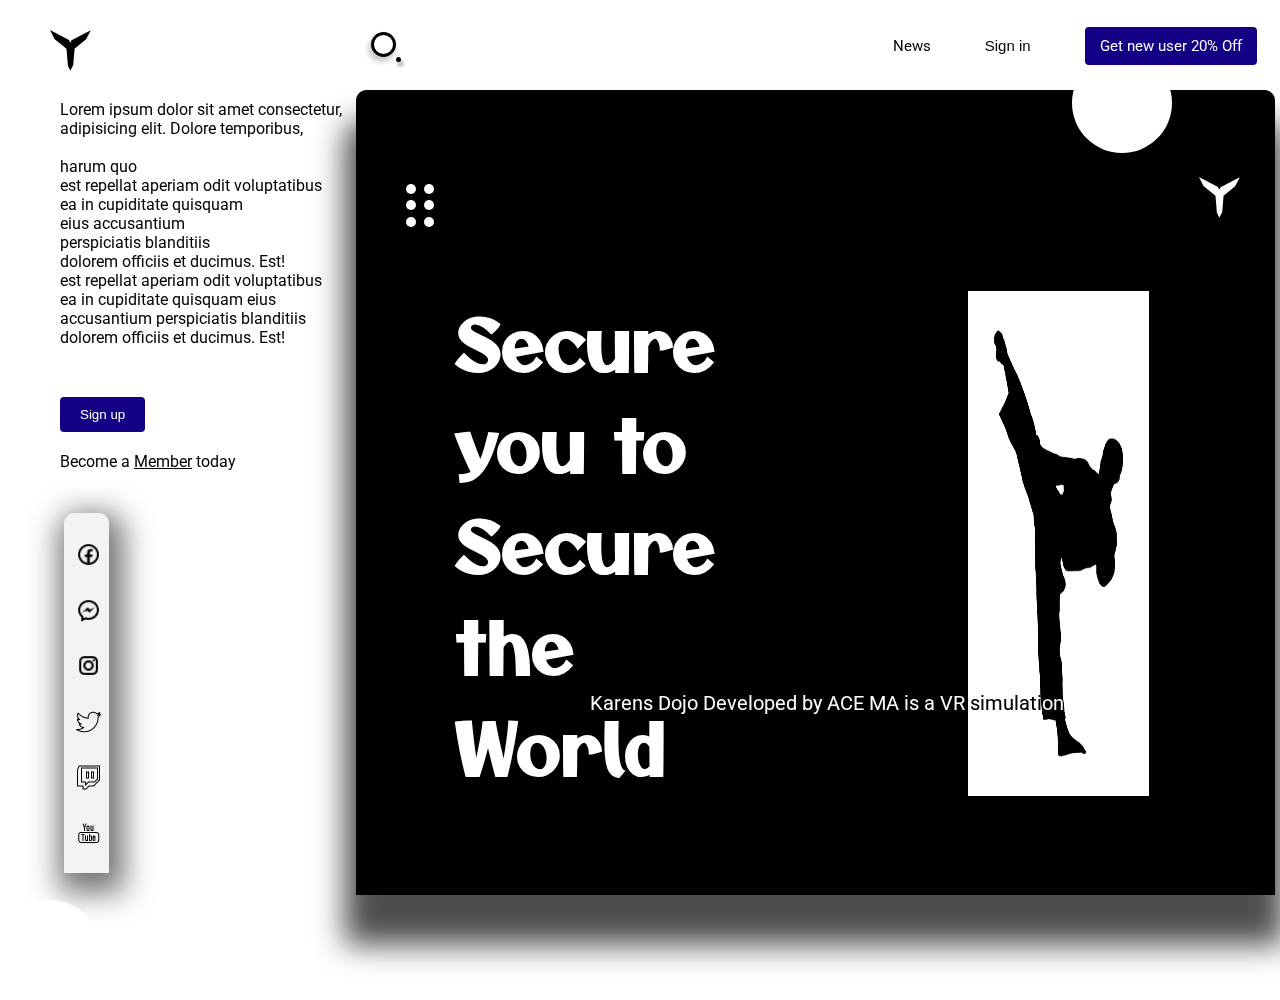
==== index.html @ 6f706378 "2nd semester mid-term Project" ====
<!DOCTYPE html>
<html lang="en">
<head>
    <meta charset="UTF-8">
    <meta http-equiv="X-UA-Compatible" content="IE=edge">
    <meta name="viewport" content="width=device-width, initial-scale=1.0">
    <link rel="stylesheet" href="./css/style.css">
    <link rel="stylesheet" href="./css/cursor.css">
    <title>Karins Dojo</title>
    <link rel="preconnect" href="https://fonts.googleapis.com">
    <link rel="preconnect" href="https://fonts.gstatic.com" crossorigin>
    <link href="https://fonts.googleapis.com/css2?family=Montserrat:wght@100;200;300&family=Otomanopee+One&family=Roboto:ital,wght@0,300;0,400;1,100;1,300&display=swap" rel="stylesheet">
</head>
<body>
    
    <!-- container -->
    <section class="cont">

        <!-- The Modal -->
<div id="id01" class="modal">
  
    <!-- Modal Content -->
    <form class="modal-content animate" action="/action_page.php">
        <span onclick="document.getElementById('id01').style.display='none'" class="close" title="Close Modal">&times;</span>
      <div class="imgcontainer">
        <img src="./img/icons8-test-account-90.png" alt="Avatar" class="avatar">
      </div>
  
      <div class="container">
        <span onclick="document.getElementById('id01').style.display='none'" class="close" title="Close Modal">&times;</span>
        <input class="input" type="text" placeholder="Enter Username" name="uname" required>
  
        <input class="input" type="password" placeholder="Enter Password" name="psw" required>
  
        <button type="submit">Login</button>
        <label>
          <input class="check" type="checkbox" checked="checked" name="remember"> Remember me
        </label>
      </div>
  
      <div class="container">
        <button type="button" onclick="document.getElementById('id01').style.display='none'" class="cancelbtn">Cancel</button>
        <span class="psw"><p>Forgot <a href="#">password?</a></p></span>
      </div>
    </form>
</div>

        <a href="./index.html">
            <svg xmlns="http://www.w3.org/2000/svg">
                <path d="M52.011,43.1l2.846-1.383-2.546-1.195L42.183,21.284l9.2,4.641L60.9,37.491l16.06,1.335,5.727,2.888-4.866,2.434L60.9,45.555l-9.871,12-9,4.5Z" transform="translate(62.054 -42.029) rotate(90)"/>
            </svg>
        </a>

        <!-- nav -->
        <nav>

            <!-- search bar -->
            <div class="sbar">
                <div class="scont">
                    <div class="s-icon1"></div>
                    <div class="s-icon2"></div>
                </div>
            </div>

            <!-- nav links -->
            <div class="nl-cont">
                <a href="./news.html" class="nl">News</a>
                <button class="s-btn" onclick="document.getElementById('id01').style.display='block'">Sign in</button>
                <a href="#" class="nl nlble">Get new user 20% Off</a>
            </div>

        </nav>

        <!-- content left -->
        <div class="a b-lr">
            <div>
                <p>Lorem ipsum dolor sit amet consectetur,<br> adipisicing elit. Dolore temporibus,<br><br> harum quo<br> est repellat aperiam odit voluptatibus <br>ea in cupiditate quisquam <br> eius accusantium <br>perspiciatis blanditiis<br> dolorem officiis et ducimus. Est! <br> est repellat aperiam odit voluptatibus <br>ea in cupiditate quisquam eius <br> accusantium perspiciatis blanditiis <br> dolorem officiis et ducimus. Est!</p>
            </div>
            <button>Sign up</button>
            <p>Become a <a href="#"> Member</a> today</p>
        </div>

        <div class="nf b-lr">
            <div class="icon"><img src="./img/fb-d.png" alt=""></div>
            <div class="icon"><img src="./img/ms-d.png" alt=""></div>
            <div class="icon"><img src="./img/in-d.png" alt=""></div>
            <div class="icon"><img src="./img/twt-d.png" alt=""></div>
            <div class="icon"><img src="./img/twc-d.png" alt=""></div>
            <div class="icon"><img src="./img/yt-d.png" alt=""></div>
        </div>

        <!-- content right -->
        <div class="aa b-lr">
            <div class="aaa">
                <!-- circle cut out  -->
                <div class="circle"></div>

                <!-- btn -->
                <div class="aa-btn">
                    <div class="btn-a">
                        <div class="btn-a-c">
                            <div class="dot-c1">
                                <div class="dot"></div>
                                <div class="dot"></div>
                                <div class="dot"></div>
                            </div>
                            <div class="dot-c2">
                                <div class="dot"></div>
                                <div class="dot"></div>
                                <div class="dot"></div>
                            </div>
                        </div>
                    </div>
                </div>
                <!-- btn ends  -->

                <!-- page branding -->
                <div class="logo">
                    <svg xmlns="http://www.w3.org/2000/svg">
                        <path d="M52.011,43.1l2.846-1.383-2.546-1.195L42.183,21.284l9.2,4.641L60.9,37.491l16.06,1.335,5.727,2.888-4.866,2.434L60.9,45.555l-9.871,12-9,4.5Z" transform="translate(62.054 -42.029) rotate(90)"/>
                    </svg>
                </div>

            </div>

            <!-- page content -->
            <div class="aa-pcon">
                <header>
                    <img src="./img/images.png" alt="" class="kick">
                    <h1>Secure you to Secure the World</h1>
                </header>
                <div class="pcon-con">
                    <p>
                        Karens Dojo Developed by ACE MA is a VR simulation 
                    </p>
                </div>
            </div>
        </div>
        
    </section>
    
    <div class="cursor"></div>

    <script src="./cursor.js"></script>
    <script src="./app.js"></script>

</body>
</html>
---- css/style.css ----
* {
  margin: 0;
  padding: 0;
  -webkit-box-sizing: border-box;
          box-sizing: border-box;
  cursor: none;
}

h1, h2, h3, h4, h5, h6 {
  font-family: 'Otomanopee One', sans-serif;
}

a, p, label {
  font-family: 'Roboto', sans-serif;
}

.cont {
  width: 100%;
  height: 100vh;
  position: relative;
  display: -ms-grid;
  display: grid;
  background: white;
  -ms-grid-columns: 50px 1fr 3fr 5px;
      grid-template-columns: 50px 1fr 3fr 5px;
  -ms-grid-rows: (1fr)[12] 5px;
      grid-template-rows: repeat(12, 1fr) 5px;
  /* scroll bar styling,
          width */
  /* scroll Handle */
  /* scroll Handle on hover */
}

.cont a {
  -ms-grid-column: 2;
  -ms-grid-column-span: 1;
  grid-column: 2/3;
  -ms-flex-item-align: center;
      -ms-grid-row-align: center;
      align-self: center;
  padding-top: 15px;
}

.cont a svg {
  fill: #000000;
  height: 40.66px;
  width: 40.77px;
}

.cont nav {
  width: 100%;
  height: 10vh;
  display: -ms-grid;
  display: grid;
  -ms-grid-column: 3;
  -ms-grid-column-span: 1;
  grid-column: 3/4;
  -ms-grid-row: 1;
  -ms-grid-row-span: 1;
  grid-row: 1/2;
  -ms-grid-columns: (1fr)[2] 2%;
      grid-template-columns: repeat(2, 1fr) 2%;
  -ms-grid-rows: (1fr)[3];
      grid-template-rows: repeat(3, 1fr);
  z-index: 3;
}

.cont nav .sbar {
  -ms-grid-row: 2;
  -ms-grid-row-span: 1;
  grid-row: 2/3;
}

.cont nav .sbar .scont {
  width: 50px;
  height: 50px;
  display: -ms-grid;
  display: grid;
  -ms-grid-columns: 10% (1fr)[3];
      grid-template-columns: 10% repeat(3, 1fr);
  -ms-grid-rows: 10% (1fr)[3];
      grid-template-rows: 10% repeat(3, 1fr);
}

.cont nav .sbar .scont .s-icon1 {
  width: 25px;
  height: 25px;
  background: rgba(255, 255, 255, 0);
  border: 3.5px solid #000000;
  border-radius: 50%;
  -ms-grid-column: 3;
  -ms-grid-column-span: 1;
  grid-column: 3/4;
  -ms-grid-row: 3;
  -ms-grid-row-span: 1;
  grid-row: 3/4;
  -webkit-box-shadow: -2px 4px 5px 1px rgba(0, 0, 0, 0.2);
          box-shadow: -2px 4px 5px 1px rgba(0, 0, 0, 0.2);
}

.cont nav .sbar .scont .s-icon2 {
  width: 5px;
  height: 5px;
  background: #000000;
  border-radius: 50%;
  -ms-grid-column: 4;
  grid-column: 4;
  -ms-grid-row: 4;
  grid-row: 4;
  -ms-grid-column-align: start;
      justify-self: start;
  -ms-flex-item-align: start;
      align-self: flex-start;
  -webkit-box-shadow: 2px 4px 2px 1px rgba(0, 0, 0, 0.2);
          box-shadow: 2px 4px 2px 1px rgba(0, 0, 0, 0.2);
}

.cont nav .nl-cont {
  -ms-grid-row: 2;
  -ms-grid-row-span: 1;
  grid-row: 2/3;
  -ms-grid-column: 2;
  grid-column: 2;
  -ms-flex-item-align: center;
      -ms-grid-row-align: center;
      align-self: center;
  justify-self: flex-end;
}

.cont nav .nl-cont .nl, .cont nav .nl-cont .s-btn {
  text-decoration: none;
  color: black;
  font-size: 15px;
  outline: none;
  border: none;
  background: none;
  padding-top: 20px;
  padding-bottom: 20px;
  margin-right: 50px;
}

.cont nav .nl-cont .nlble {
  margin-right: 0;
  color: #fafafa;
  background: #120085;
  padding: 10px 15px 10px 15px;
  border-radius: 3pt;
}

.cont .b-lr {
  border-top-left-radius: 8pt;
  border-top-right-radius: 8pt;
  border-top-left-radius: 8pt;
  border-top-right-radius: 8pt;
}

.cont .a {
  -ms-grid-column: 2;
  -ms-grid-column-span: 1;
  grid-column: 2/3;
  -ms-grid-row: 2;
  -ms-grid-row-span: 7;
  grid-row: 2/9;
  padding: 10px;
  position: relative;
}

.cont .a :nth-child(1) {
  color: black;
}

.cont .a :nth-child(2) {
  outline: none;
  border: none;
  color: white;
  background: #120085;
  padding: 10px 20px 10px 20px;
  margin-top: 50px;
  border-radius: 3pt;
}

.cont .a :nth-child(3) {
  margin-top: 20px;
}

.cont .nf {
  position: absolute;
  bottom: 3%;
  left: 5%;
  width: 3.5%;
  height: 40%;
  padding-top: 1%;
  padding-bottom: 1%;
  background: #f3f3f3;
  -webkit-box-shadow: 5px 10px 30px 10px #0000008c;
          box-shadow: 5px 10px 30px 10px #0000008c;
  z-index: 3;
  display: -webkit-box;
  display: -ms-flexbox;
  display: flex;
  -ms-flex-pack: distribute;
      justify-content: space-around;
  -webkit-box-orient: vertical;
  -webkit-box-direction: normal;
      -ms-flex-direction: column;
          flex-direction: column;
  -webkit-transition: all 0.5s ease;
  transition: all 0.5s ease;
}

.cont .nf:hover {
  width: 26%;
}

.cont .nf:hover .icon img {
  justify-self: flex-start;
}

.cont .nf .icon {
  width: 90%;
  height: 12%;
  margin-left: 10%;
  margin-top: 3%;
  display: -ms-grid;
  display: grid;
}

.cont .nf .icon img {
  width: 25px;
  -ms-flex-item-align: center;
      -ms-grid-row-align: center;
      align-self: center;
  -ms-grid-column-align: center;
      justify-self: center;
}

.cont .aa {
  -ms-grid-column: 3;
  -ms-grid-column-span: 1;
  grid-column: 3/4;
  -ms-grid-row: 2;
  -ms-grid-row-span: 11;
  grid-row: 2/13;
  display: -ms-grid;
  display: grid;
  -ms-grid-rows: (1fr)[5];
      grid-template-rows: repeat(5, 1fr);
  background: black;
  color: #ffffff;
  -webkit-box-shadow: -1px 40px 30px 10px #000000b2;
          box-shadow: -1px 40px 30px 10px #000000b2;
}

.cont .aa .aaa {
  position: relative;
  display: -ms-grid;
  display: grid;
  -ms-grid-columns: (1fr)[3];
      grid-template-columns: repeat(3, 1fr);
}

.cont .aa .aaa .circle {
  width: 100px;
  height: 100px;
  background: #ffffff;
  border-radius: 50%;
  -ms-grid-column: 3;
  -ms-grid-column-span: 1;
  grid-column: 3/4;
  margin-top: -12%;
  -ms-grid-column-align: center;
      justify-self: center;
  -webkit-box-shadow: inset -6 -20 20px 10px black;
          box-shadow: inset -6 -20 20px 10px black;
}

.cont .aa .aaa .aa-btn {
  -ms-grid-row: 2;
  -ms-grid-row-span: 1;
  grid-row: 2/3;
  width: 50px;
  height: 50px;
  margin-left: 50px;
}

.cont .aa .aaa .aa-btn .btn-a {
  width: 100%;
  height: 100%;
  display: -ms-grid;
  display: grid;
  -ms-grid-columns: (1fr)[2];
      grid-template-columns: repeat(2, 1fr);
}

.cont .aa .aaa .aa-btn .btn-a .btn-a-c {
  -ms-grid-column: 1;
  -ms-grid-column-span: 1;
  grid-column: 1/2;
  -ms-grid-row: 1;
  -ms-grid-row-span: 1;
  grid-row: 1/2;
  display: -ms-grid;
  display: grid;
  -ms-grid-columns: 1fr 25px 1fr;
      grid-template-columns: 1fr 25px 1fr;
  width: 25px;
  height: 100%;
}

.cont .aa .aaa .aa-btn .btn-a .btn-a-c .dot-c1, .cont .aa .aaa .aa-btn .btn-a .btn-a-c .dot-c2 {
  width: 100%;
  height: 50px;
  display: -ms-grid;
  display: grid;
}

.cont .aa .aaa .aa-btn .btn-a .btn-a-c .dot-c1 :nth-child(1), .cont .aa .aaa .aa-btn .btn-a .btn-a-c .dot-c2 :nth-child(1) {
  -ms-grid-row: 1;
  -ms-grid-row-span: 1;
  grid-row: 1/2;
}

.cont .aa .aaa .aa-btn .btn-a .btn-a-c .dot-c1 :nth-child(2), .cont .aa .aaa .aa-btn .btn-a .btn-a-c .dot-c2 :nth-child(2) {
  -ms-grid-row: 2;
  -ms-grid-row-span: 1;
  grid-row: 2/3;
}

.cont .aa .aaa .aa-btn .btn-a .btn-a-c .dot-c1 :nth-child(3), .cont .aa .aaa .aa-btn .btn-a .btn-a-c .dot-c2 :nth-child(3) {
  -ms-grid-row: 3;
  -ms-grid-row-span: 1;
  grid-row: 3/4;
}

.cont .aa .aaa .aa-btn .btn-a .btn-a-c .dot {
  width: 10px;
  height: 10px;
  background: #ffffff;
  border-radius: 50%;
  -ms-flex-item-align: end;
      align-self: flex-end;
  -ms-grid-column-align: center;
      justify-self: center;
}

.cont .aa .logo {
  -ms-grid-column: 3;
  -ms-grid-column-span: 1;
  grid-column: 3/4;
  justify-self: flex-end;
  padding-right: 35px;
}

.cont .aa .logo svg {
  fill: #ffffff;
  height: 40.66px;
  width: 40.77px;
}

.cont .aa .aa-pcon {
  width: 100%;
  height: 90%;
  overflow-y: scroll;
  margin-top: 30px;
  padding: 2%;
  padding-top: 10px;
  padding-left: 8%;
  padding-right: 40px;
  margin-right: 5px;
  -ms-grid-row: 2;
  -ms-grid-row-span: 4;
  grid-row: 2/6;
  justify-self: flex-end;
}

.cont .aa .aa-pcon header {
  width: 90%;
  height: 360px;
  display: -ms-grid;
  display: grid;
  -ms-grid-columns: 1fr 1fr;
      grid-template-columns: 1fr 1fr;
}

.cont .aa .aa-pcon header .kick {
  -ms-flex-item-align: start;
      align-self: flex-start;
  -ms-grid-column-align: end;
      justify-self: end;
  -webkit-filter: grayscale(0.5);
          filter: grayscale(0.5);
  width: 50%;
  height: 100%;
}

.cont .aa .aa-pcon header h1 {
  -ms-grid-column: 1;
  -ms-grid-column-span: 1;
  grid-column: 1/2;
  -ms-grid-row: 1;
  -ms-grid-row-span: 1;
  grid-row: 1/2;
  -ms-flex-item-align: center;
      -ms-grid-row-align: center;
      align-self: center;
  position: -webkit-sticky;
  position: sticky;
  font-size: 70px;
  padding-left: 30px;
}

.cont .aa .aa-pcon .pcon-con {
  text-align: center;
  mix-blend-mode: difference;
  background: rgba(0, 0, 0, 0.596);
  padding: 20px;
  padding-top: 40px;
  font-size: 20px;
  z-index: 2;
}

.cont ::-webkit-scrollbar {
  width: 6px;
}

.cont ::-webkit-scrollbar-thumb {
  background: #b1b1b1;
  border-radius: 7pt;
}

.cont ::-webkit-scrollbar-track {
  width: 6px;
  border-radius: 7pt;
  background: rgba(255, 255, 255, 0.2);
}

.cont ::-webkit-scrollbar-thumb:hover {
  background: #5e5e5e;
}

/* The Modal (background) */
.modal {
  display: none;
  /* Hidden by default */
  position: absolute;
  /* Stay in place */
  z-index: 5;
  /* Sit on top */
  left: 0;
  top: 0;
  width: 50%;
  /* Full width */
  height: 100%;
  /* Full height */
  overflow: hidden;
  /* Enable scroll if needed */
  background-color: black;
  /* Fallback color */
  background-color: rgba(0, 0, 0, 0.4);
  /* Black w/ opacity */
}

.modal form {
  width: 60%;
  height: 70%;
  display: -webkit-box;
  display: -ms-flexbox;
  display: flex;
  -webkit-box-orient: vertical;
  -webkit-box-direction: normal;
      -ms-flex-direction: column;
          flex-direction: column;
  -webkit-box-align: center;
      -ms-flex-align: center;
          align-items: center;
  -webkit-box-pack: center;
      -ms-flex-pack: center;
          justify-content: center;
  border-radius: 15px;
}

.modal form .imgcontainer {
  width: 200px;
  height: 200px;
}

.modal form .imgcontainer img {
  width: 100%;
  height: 100%;
}

.container {
  position: relative;
  display: -webkit-box;
  display: -ms-flexbox;
  display: flex;
  -webkit-box-orient: vertical;
  -webkit-box-direction: normal;
      -ms-flex-direction: column;
          flex-direction: column;
  -webkit-box-pack: center;
      -ms-flex-pack: center;
          justify-content: center;
  margin-top: 10px;
}

.container .input {
  margin-top: 20px;
  width: 300px;
  height: 50px;
  outline: none;
  padding: 20px;
  border: solid 1px black;
}

.container button {
  text-decoration: none;
  font-size: 15px;
  outline: none;
  border: none;
  background: none;
  padding: 20px;
  color: #fafafa;
  background: #120085;
  margin-top: 10px;
  margin-bottom: 10px;
  padding: 10px 15px 10px 15px;
  border-radius: 3pt;
}

.container a {
  text-decoration: none;
  color: #120085;
}

/* Modal Content/Box */
.modal-content {
  background-color: #fefefe;
  margin-top: 10%;
  /* 15% from the top and centered */
  margin-left: 10%;
  border: 1px solid #888;
  width: 40%;
  /* Could be more or less, depending on screen size */
}

/* The Close Button */
.close {
  /* Position it in the top right corner outside of the modal */
  position: absolute;
  right: -50px;
  top: 0;
  color: #000;
  font-size: 35px;
  font-weight: bold;
}

/* Close button on hover */
.close:hover,
.close:focus {
  color: red;
  cursor: pointer;
}

/* Add Zoom Animation */
.animate {
  -webkit-animation: animatezoom 0.6s;
  animation: animatezoom 0.6s;
}

@-webkit-keyframes animatezoom {
  from {
    margin-left: 50%;
  }
  to {
    margin-right: 0;
  }
}

@keyframes animatezoom {
  from {
    margin-left: 50%;
  }
  to {
    margin-right: 0;
  }
}

@media screen and (max-width: 90px) {
  .cursor {
    display: none;
  }
  .cont {
    width: 100%;
    height: 100vh;
    -ms-grid-columns: 5px (1fr)[2];
        grid-template-columns: 5px repeat(2, 1fr);
    -ms-grid-rows: (1fr)[9];
        grid-template-rows: repeat(9, 1fr);
  }
  .cont a {
    -ms-grid-column: 2;
    -ms-grid-column-span: 1;
    grid-column: 2/3;
    -ms-flex-item-align: center;
        -ms-grid-row-align: center;
        align-self: center;
    padding-top: 0;
  }
  .cont a nav {
    -ms-grid-row: 1;
    grid-row: 1/1;
    -ms-grid-column: 2;
    -ms-grid-column-span: 1;
    grid-column: 2/3;
  }
  .cont a nav .sbar {
    -ms-grid-row: 2;
    -ms-grid-row-span: 1;
    grid-row: 2/3;
    -ms-flex-item-align: center;
        -ms-grid-row-align: center;
        align-self: center;
  }
  .cont a nav .sbar .scont {
    width: 25px;
    height: 25px;
    display: -ms-grid;
    display: grid;
    -ms-grid-columns: 10% (1fr)[3];
        grid-template-columns: 10% repeat(3, 1fr);
    -ms-grid-rows: 10% (1fr)[3];
        grid-template-rows: 10% repeat(3, 1fr);
  }
  .cont a nav .sbar .scont .s-icon1 {
    width: 15px;
    height: 15px;
    background: rgba(255, 255, 255, 0);
    border: 3.5px solid #000000;
    border-radius: 50%;
    -ms-grid-column: 3;
    -ms-grid-column-span: 1;
    grid-column: 3/4;
    -ms-grid-row: 3;
    -ms-grid-row-span: 1;
    grid-row: 3/4;
    -webkit-box-shadow: -2px 4px 5px 1px rgba(0, 0, 0, 0.2);
            box-shadow: -2px 4px 5px 1px rgba(0, 0, 0, 0.2);
  }
  .cont a nav .sbar .scont .s-icon2 {
    width: 5px;
    height: 5px;
    background: #000000;
    border-radius: 50%;
    -ms-grid-column: 4;
    grid-column: 4;
    -ms-grid-row: 4;
    grid-row: 4;
    -ms-grid-column-align: start;
        justify-self: start;
    -ms-flex-item-align: start;
        align-self: flex-start;
    -webkit-box-shadow: 2px 4px 2px 1px rgba(0, 0, 0, 0.2);
            box-shadow: 2px 4px 2px 1px rgba(0, 0, 0, 0.2);
  }
}
/*# sourceMappingURL=style.css.map */
---- css/cursor.css ----
.cursor {
  width:100px;
  height: 100px;
  background: rgb(255, 255, 255);
  border-radius: 50%;
  position: absolute;
  -webkit-transition-duration: 200ms;
          transition-duration: 200ms;
  -webkit-transition-timing-function: ease-out;
          transition-timing-function: ease-out;
  -webkit-animation: cursorAnim .5s infinite alternate;
          animation: cursorAnim .5s infinite alternate;
  mix-blend-mode: difference;
  pointer-events: none;
  z-index: 5;
}

@-webkit-keyframes cursorAnim {
  from {
    -webkit-transform: scale(1);
            transform: scale(1);
  }
  to {
    -webkit-transform: scale(0.7);
            transform: scale(0.7);
  }
}

@keyframes cursorAnim {
  from {
    -webkit-transform: scale(1);
            transform: scale(1);
  }
  to {
    -webkit-transform: scale(0.7);
            transform: scale(0.7);
  }
}

@-webkit-keyframes cursorAnim2 {
  from {
    -webkit-transform: scale(1);
            transform: scale(1);
  }
  to {
    -webkit-transform: scale(0.4);
            transform: scale(0.4);
  }
}

@keyframes cursorAnim2 {
  from {
    -webkit-transform: scale(1);
            transform: scale(1);
  }
  to {
    -webkit-transform: scale(0.4);
            transform: scale(0.4);
  }
}

@-webkit-keyframes cursorAnim3 {
  0% {
    -webkit-transform: scale(1);
            transform: scale(1);
  }
  50% {
    -webkit-transform: scale(3);
            transform: scale(3);
  }
  100% {
    -webkit-transform: scale(1);
            transform: scale(1);
    opacity: 0;
  }
}

@keyframes cursorAnim3 {
  0% {
    -webkit-transform: scale(1);
            transform: scale(1);
  }
  50% {
    -webkit-transform: scale(3);
            transform: scale(3);
  }
  100% {
    -webkit-transform: scale(1);
            transform: scale(1);
    opacity: 0;
  }
}

.expand {
  -webkit-animation: cursorAnim3 .5s forwards;
          animation: cursorAnim3 .5s forwards;
}
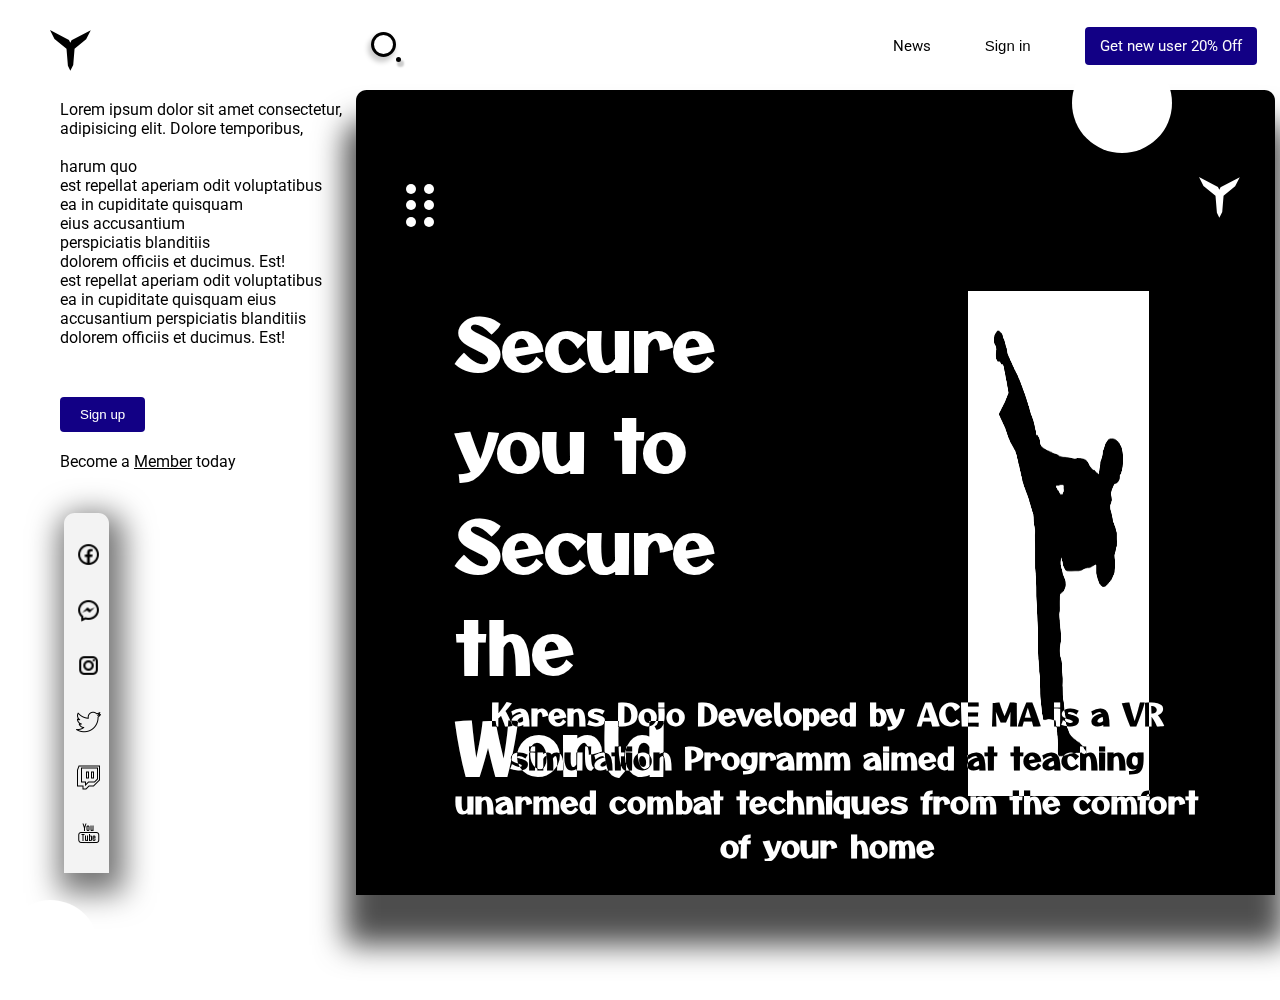
==== commit 4a2abb20: "third" ====
--- a/index.html
+++ b/index.html
@@ -130,8 +130,11 @@
                     <h1>Secure you to Secure the World</h1>
                 </header>
                 <div class="pcon-con">
+                    <h2>
+                        Karens Dojo Developed by ACE MA is a VR simulation Programm aimed at teaching unarmed combat techniques from the comfort of your home
+                    </h2>
                     <p>
-                        Karens Dojo Developed by ACE MA is a VR simulation 
+                        
                     </p>
                 </div>
             </div>
--- a/css/style.css
+++ b/css/style.css
@@ -585,83 +585,4 @@
     margin-right: 0;
   }
 }
-
-@media screen and (max-width: 90px) {
-  .cursor {
-    display: none;
-  }
-  .cont {
-    width: 100%;
-    height: 100vh;
-    -ms-grid-columns: 5px (1fr)[2];
-        grid-template-columns: 5px repeat(2, 1fr);
-    -ms-grid-rows: (1fr)[9];
-        grid-template-rows: repeat(9, 1fr);
-  }
-  .cont a {
-    -ms-grid-column: 2;
-    -ms-grid-column-span: 1;
-    grid-column: 2/3;
-    -ms-flex-item-align: center;
-        -ms-grid-row-align: center;
-        align-self: center;
-    padding-top: 0;
-  }
-  .cont a nav {
-    -ms-grid-row: 1;
-    grid-row: 1/1;
-    -ms-grid-column: 2;
-    -ms-grid-column-span: 1;
-    grid-column: 2/3;
-  }
-  .cont a nav .sbar {
-    -ms-grid-row: 2;
-    -ms-grid-row-span: 1;
-    grid-row: 2/3;
-    -ms-flex-item-align: center;
-        -ms-grid-row-align: center;
-        align-self: center;
-  }
-  .cont a nav .sbar .scont {
-    width: 25px;
-    height: 25px;
-    display: -ms-grid;
-    display: grid;
-    -ms-grid-columns: 10% (1fr)[3];
-        grid-template-columns: 10% repeat(3, 1fr);
-    -ms-grid-rows: 10% (1fr)[3];
-        grid-template-rows: 10% repeat(3, 1fr);
-  }
-  .cont a nav .sbar .scont .s-icon1 {
-    width: 15px;
-    height: 15px;
-    background: rgba(255, 255, 255, 0);
-    border: 3.5px solid #000000;
-    border-radius: 50%;
-    -ms-grid-column: 3;
-    -ms-grid-column-span: 1;
-    grid-column: 3/4;
-    -ms-grid-row: 3;
-    -ms-grid-row-span: 1;
-    grid-row: 3/4;
-    -webkit-box-shadow: -2px 4px 5px 1px rgba(0, 0, 0, 0.2);
-            box-shadow: -2px 4px 5px 1px rgba(0, 0, 0, 0.2);
-  }
-  .cont a nav .sbar .scont .s-icon2 {
-    width: 5px;
-    height: 5px;
-    background: #000000;
-    border-radius: 50%;
-    -ms-grid-column: 4;
-    grid-column: 4;
-    -ms-grid-row: 4;
-    grid-row: 4;
-    -ms-grid-column-align: start;
-        justify-self: start;
-    -ms-flex-item-align: start;
-        align-self: flex-start;
-    -webkit-box-shadow: 2px 4px 2px 1px rgba(0, 0, 0, 0.2);
-            box-shadow: 2px 4px 2px 1px rgba(0, 0, 0, 0.2);
-  }
-}
 /*# sourceMappingURL=style.css.map */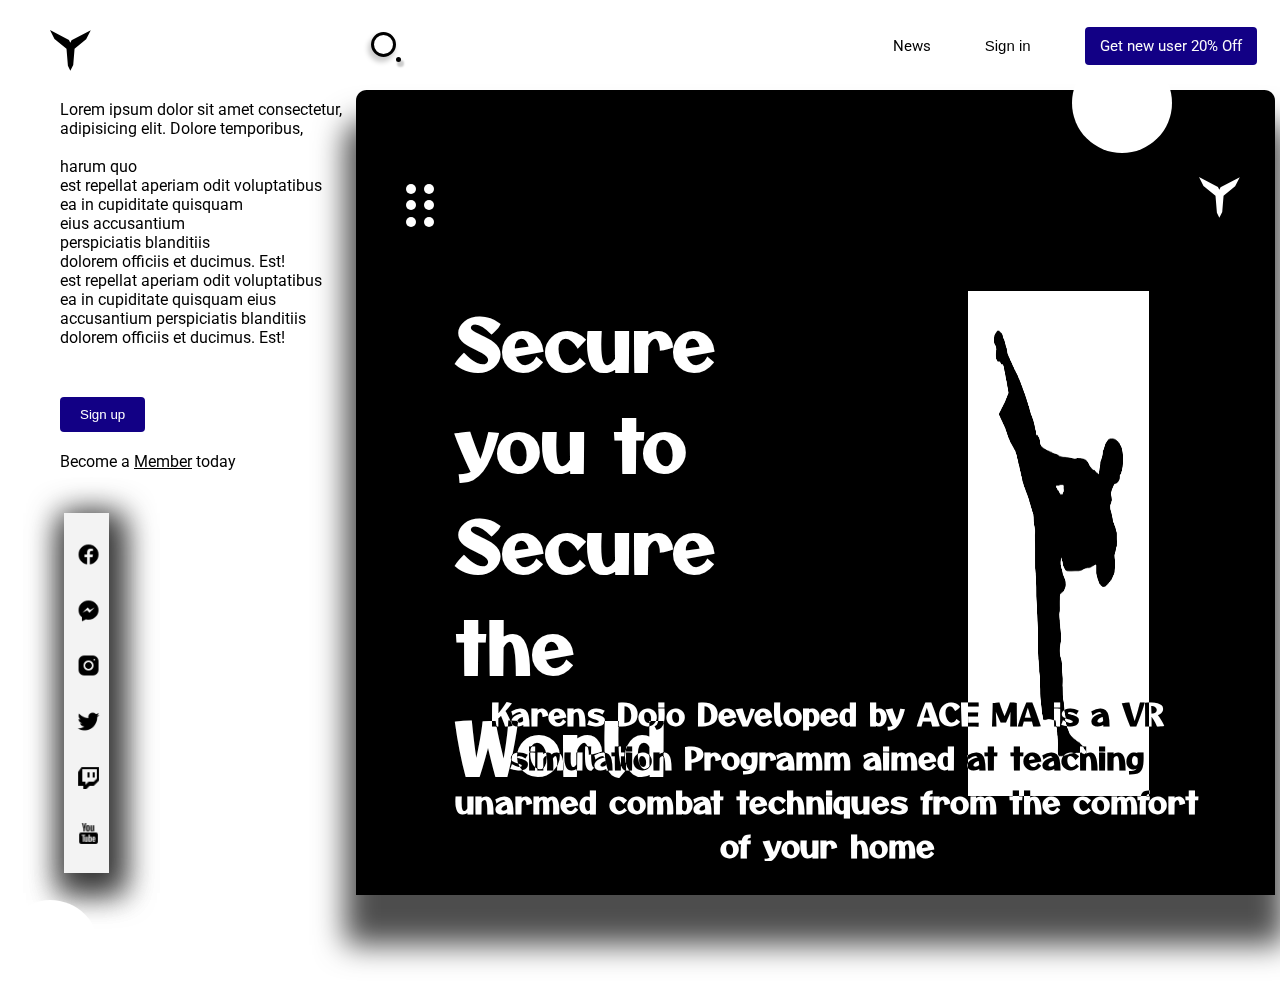
==== commit 8a95f7e8: "second" ====
--- a/index.html
+++ b/index.html
@@ -45,7 +45,7 @@
     </form>
 </div>
 
-        <a href="./index.html">
+        <a id="logo" href="./index.html">
             <svg xmlns="http://www.w3.org/2000/svg">
                 <path d="M52.011,43.1l2.846-1.383-2.546-1.195L42.183,21.284l9.2,4.641L60.9,37.491l16.06,1.335,5.727,2.888-4.866,2.434L60.9,45.555l-9.871,12-9,4.5Z" transform="translate(62.054 -42.029) rotate(90)"/>
             </svg>
@@ -87,6 +87,15 @@
             <div class="icon"><img src="./img/twt-d.png" alt=""></div>
             <div class="icon"><img src="./img/twc-d.png" alt=""></div>
             <div class="icon"><img src="./img/yt-d.png" alt=""></div>
+        </div>
+
+        <div class="nf2">
+            <div class="icon"><img src="./img/fb-m.png" alt=""></div>
+            <div class="icon"><img src="./img/ms-m.png" alt=""></div>
+            <div class="icon"><img src="./img/in-m.png" alt=""></div>
+            <div class="icon"><img src="./img/twt-m.png" alt=""></div>
+            <div class="icon"><img src="./img/twc-m.png" alt=""></div>
+            <div class="icon"><img src="./img/yt-m.png" alt=""></div>
         </div>
 
         <!-- content right -->
--- a/css/style.css
+++ b/css/style.css
@@ -234,6 +234,58 @@
       justify-self: center;
 }
 
+.cont .nf2 {
+  display: none;
+  position: absolute;
+  bottom: 3%;
+  left: 5%;
+  width: 3.5%;
+  height: 40%;
+  padding-top: 1%;
+  padding-bottom: 1%;
+  background: #f3f3f3;
+  -webkit-box-shadow: 5px 10px 30px 10px #0000008c;
+          box-shadow: 5px 10px 30px 10px #0000008c;
+  z-index: 3;
+  display: -webkit-box;
+  display: -ms-flexbox;
+  display: flex;
+  -ms-flex-pack: distribute;
+      justify-content: space-around;
+  -webkit-box-orient: vertical;
+  -webkit-box-direction: normal;
+      -ms-flex-direction: column;
+          flex-direction: column;
+  -webkit-transition: all 0.5s ease;
+  transition: all 0.5s ease;
+}
+
+.cont .nf2:hover {
+  width: 26%;
+}
+
+.cont .nf2:hover .icon img {
+  justify-self: flex-start;
+}
+
+.cont .nf2 .icon {
+  width: 90%;
+  height: 12%;
+  margin-left: 10%;
+  margin-top: 3%;
+  display: -ms-grid;
+  display: grid;
+}
+
+.cont .nf2 .icon img {
+  width: 25px;
+  -ms-flex-item-align: center;
+      -ms-grid-row-align: center;
+      align-self: center;
+  -ms-grid-column-align: center;
+      justify-self: center;
+}
+
 .cont .aa {
   -ms-grid-column: 3;
   -ms-grid-column-span: 1;
@@ -585,4 +637,156 @@
     margin-right: 0;
   }
 }
+
+@media screen and (max-width: 600px) {
+  * {
+    cursor: none;
+  }
+  .cursor {
+    display: none;
+  }
+  .cont {
+    display: -webkit-box;
+    display: -ms-flexbox;
+    display: flex;
+    -webkit-box-orient: vertical;
+    -webkit-box-direction: normal;
+        -ms-flex-direction: column;
+            flex-direction: column;
+    height: 100vh;
+    height: 100vh;
+    -webkit-box-align: end;
+        -ms-flex-align: end;
+            align-items: flex-end;
+  }
+  .cont #logo {
+    position: absolute;
+    top: 0;
+    left: 0;
+  }
+  .cont #logo svg {
+    -webkit-transform: scale(0.6);
+            transform: scale(0.6);
+  }
+  .cont nav {
+    margin-top: 1%;
+    height: 8vh;
+    width: 75%;
+    -ms-grid-columns: (1fr)[2];
+        grid-template-columns: repeat(2, 1fr);
+    background: white;
+  }
+  .cont nav .sbar {
+    -ms-grid-row: 2;
+    -ms-grid-row-span: 1;
+    grid-row: 2/3;
+  }
+  .cont nav .sbar .scont {
+    width: 30px;
+    height: 50px;
+    display: -ms-grid;
+    display: grid;
+    -ms-grid-columns: 10% (1fr)[3];
+        grid-template-columns: 10% repeat(3, 1fr);
+    -ms-grid-rows: 10% (1fr)[3];
+        grid-template-rows: 10% repeat(3, 1fr);
+  }
+  .cont nav .sbar .scont .s-icon1 {
+    width: 18.5px;
+    height: 18.5px;
+    border: 2.5px solid #000000;
+  }
+  .cont nav .sbar .scont .s-icon2 {
+    width: 3px;
+    height: 3px;
+  }
+  .cont nav .nl-cont {
+    justify-self: flex-start;
+    width: 100%;
+  }
+  .cont nav .nl-cont .nl, .cont nav .nl-cont .s-btn {
+    text-decoration: none;
+    color: black;
+    font-size: 15px;
+    outline: none;
+    border: none;
+    background: none;
+    padding-top: 20px;
+    padding-bottom: 20px;
+    margin-right: 0px;
+    margin-right: 20px;
+  }
+  .cont nav .nl-cont .nlble {
+    display: none;
+  }
+  .cont .a {
+    display: none;
+  }
+  .cont .aa {
+    z-index: 2;
+    width: 98.5%;
+    height: 84vh;
+    -webkit-box-shadow: 5px 10px 16px 1px #0000008a;
+            box-shadow: 5px 10px 16px 1px #0000008a;
+  }
+  .cont .aa .aa-btn {
+    width: 25px;
+    height: 25px;
+  }
+  .cont .nf {
+    display: none;
+  }
+  .cont .nf2 {
+    display: -webkit-box;
+    display: -ms-flexbox;
+    display: flex;
+    bottom: 0;
+    left: 0;
+    width: 100%;
+    -webkit-box-orient: horizontal;
+    -webkit-box-direction: normal;
+        -ms-flex-direction: row;
+            flex-direction: row;
+    -webkit-box-pack: center;
+        -ms-flex-pack: center;
+            justify-content: center;
+    padding: 0;
+    height: 8vh;
+    border-radius: 0;
+    -webkit-box-pack: justify;
+        -ms-flex-pack: justify;
+            justify-content: space-between;
+    -webkit-box-align: center;
+        -ms-flex-align: center;
+            align-items: center;
+    z-index: 1;
+    -webkit-box-shadow: none;
+            box-shadow: none;
+  }
+  .cont .nf2 .icon {
+    width: 90%;
+    height: 100%;
+    margin-left: 0;
+    margin-top: 0;
+    display: -ms-grid;
+    display: grid;
+    background: white;
+  }
+  .cont .nf2 .icon img {
+    width: 30px;
+    -ms-flex-item-align: center;
+        -ms-grid-row-align: center;
+        align-self: center;
+    -ms-grid-column-align: center;
+        justify-self: center;
+  }
+  .cont .nf2:hover {
+    width: 100%;
+  }
+  .cont .nf2:hover .icon img {
+    -webkit-box-pack: center;
+        -ms-flex-pack: center;
+            justify-content: center;
+  }
+}
 /*# sourceMappingURL=style.css.map */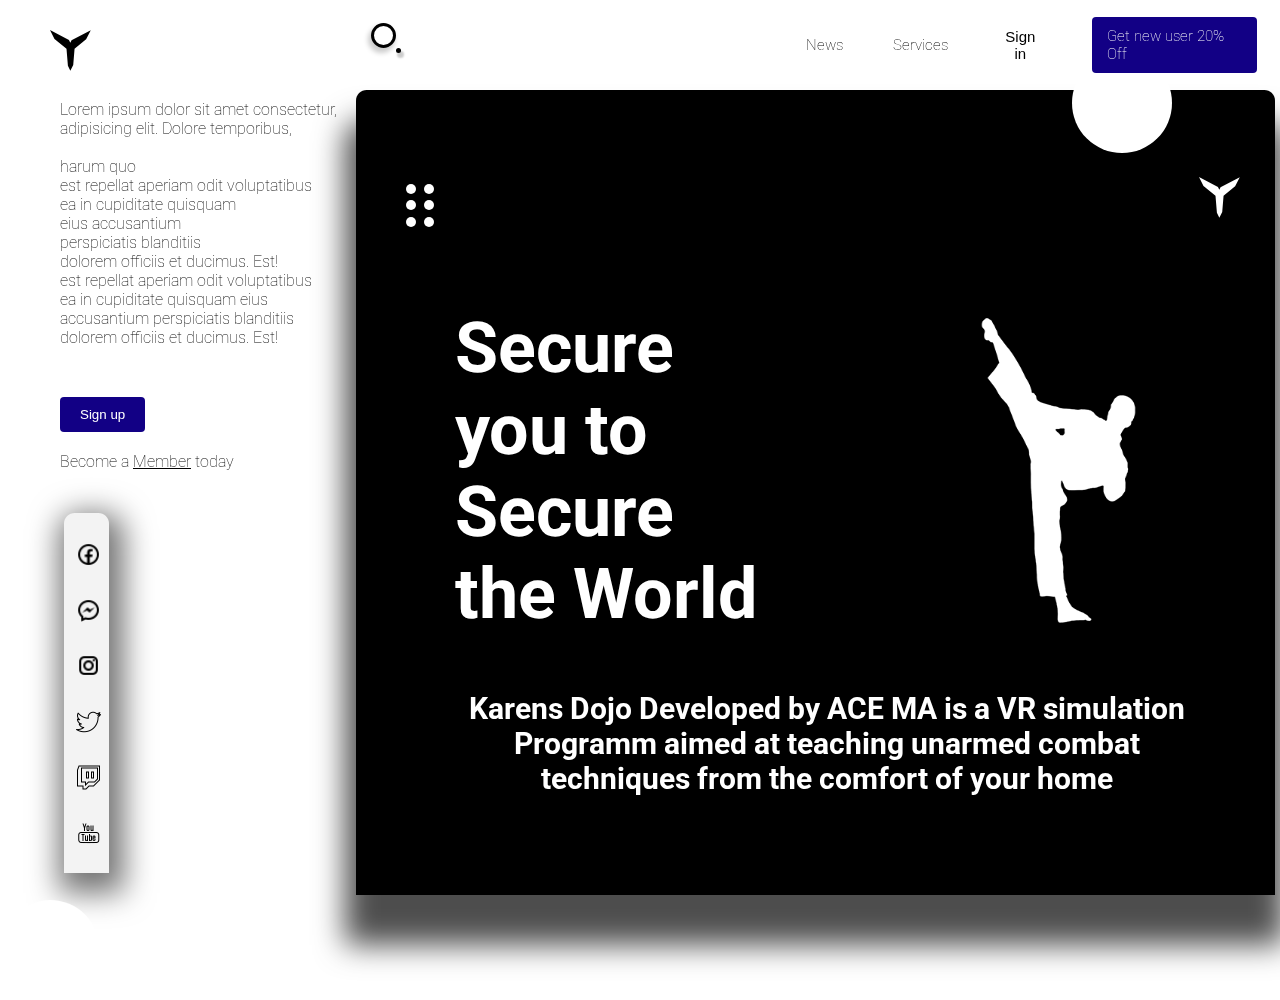
==== commit 3f11e43b: "11" ====
--- a/index.html
+++ b/index.html
@@ -65,6 +65,7 @@
             <!-- nav links -->
             <div class="nl-cont">
                 <a href="./news.html" class="nl">News</a>
+                <a href="./services.html" class="nl">Services</a>
                 <button class="s-btn" onclick="document.getElementById('id01').style.display='block'">Sign in</button>
                 <a href="#" class="nl nlble">Get new user 20% Off</a>
             </div>
--- a/css/style.css
+++ b/css/style.css
@@ -6,12 +6,16 @@
   cursor: none;
 }
 
+h1, h2, h3, h4, h5, h6, a, p, label {
+  font-family: 'Roboto', sans-serif;
+}
+
 h1, h2, h3, h4, h5, h6 {
-  font-family: 'Otomanopee One', sans-serif;
+  font-weight: bold;
 }
 
 a, p, label {
-  font-family: 'Roboto', sans-serif;
+  font-weight: 100;
 }
 
 .cont {
@@ -236,54 +240,6 @@
 
 .cont .nf2 {
   display: none;
-  position: absolute;
-  bottom: 3%;
-  left: 5%;
-  width: 3.5%;
-  height: 40%;
-  padding-top: 1%;
-  padding-bottom: 1%;
-  background: #f3f3f3;
-  -webkit-box-shadow: 5px 10px 30px 10px #0000008c;
-          box-shadow: 5px 10px 30px 10px #0000008c;
-  z-index: 3;
-  display: -webkit-box;
-  display: -ms-flexbox;
-  display: flex;
-  -ms-flex-pack: distribute;
-      justify-content: space-around;
-  -webkit-box-orient: vertical;
-  -webkit-box-direction: normal;
-      -ms-flex-direction: column;
-          flex-direction: column;
-  -webkit-transition: all 0.5s ease;
-  transition: all 0.5s ease;
-}
-
-.cont .nf2:hover {
-  width: 26%;
-}
-
-.cont .nf2:hover .icon img {
-  justify-self: flex-start;
-}
-
-.cont .nf2 .icon {
-  width: 90%;
-  height: 12%;
-  margin-left: 10%;
-  margin-top: 3%;
-  display: -ms-grid;
-  display: grid;
-}
-
-.cont .nf2 .icon img {
-  width: 25px;
-  -ms-flex-item-align: center;
-      -ms-grid-row-align: center;
-      align-self: center;
-  -ms-grid-column-align: center;
-      justify-self: center;
 }
 
 .cont .aa {
@@ -500,7 +456,7 @@
   /* Sit on top */
   left: 0;
   top: 0;
-  width: 50%;
+  width: 100%;
   /* Full width */
   height: 100%;
   /* Full height */
@@ -513,6 +469,7 @@
 }
 
 .modal form {
+  position: relative;
   width: 60%;
   height: 70%;
   display: -webkit-box;
@@ -590,7 +547,7 @@
   background-color: #fefefe;
   margin-top: 10%;
   /* 15% from the top and centered */
-  margin-left: 10%;
+  margin-left: 22.5%;
   border: 1px solid #888;
   width: 40%;
   /* Could be more or less, depending on screen size */
@@ -600,7 +557,7 @@
 .close {
   /* Position it in the top right corner outside of the modal */
   position: absolute;
-  right: -50px;
+  right: -20%;
   top: 0;
   color: #000;
   font-size: 35px;
@@ -638,7 +595,7 @@
   }
 }
 
-@media screen and (max-width: 600px) {
+@media screen and (max-width: 800px) {
   * {
     cursor: none;
   }
@@ -653,33 +610,37 @@
     -webkit-box-direction: normal;
         -ms-flex-direction: column;
             flex-direction: column;
-    height: 100vh;
-    height: 100vh;
+    height: calc(var(--vh, 1vh) * 100);
     -webkit-box-align: end;
         -ms-flex-align: end;
             align-items: flex-end;
   }
   .cont #logo {
     position: absolute;
-    top: 0;
-    left: 0;
+    top: 0%;
+    left: 1%;
   }
   .cont #logo svg {
+    fill: #120085;
     -webkit-transform: scale(0.6);
             transform: scale(0.6);
   }
   .cont nav {
-    margin-top: 1%;
-    height: 8vh;
-    width: 75%;
-    -ms-grid-columns: (1fr)[2];
-        grid-template-columns: repeat(2, 1fr);
+    margin-top: 0;
+    height: 6.5%;
+    width: 80%;
+    -ms-grid-columns: (1fr)[3];
+        grid-template-columns: repeat(3, 1fr);
+    -ms-grid-rows: 1fr;
+        grid-template-rows: 1fr;
     background: white;
   }
   .cont nav .sbar {
-    -ms-grid-row: 2;
-    -ms-grid-row-span: 1;
-    grid-row: 2/3;
+    -ms-grid-row: 1;
+    grid-row: 1;
+    -ms-flex-item-align: center;
+        -ms-grid-row-align: center;
+        align-self: center;
   }
   .cont nav .sbar .scont {
     width: 30px;
@@ -701,6 +662,14 @@
     height: 3px;
   }
   .cont nav .nl-cont {
+    -ms-flex-item-align: center;
+        -ms-grid-row-align: center;
+        align-self: center;
+    -ms-grid-row: 1;
+    grid-row: 1;
+    -ms-grid-column: 2;
+    -ms-grid-column-span: 2;
+    grid-column: 2/4;
     justify-self: flex-start;
     width: 100%;
   }
@@ -714,24 +683,142 @@
     padding-top: 20px;
     padding-bottom: 20px;
     margin-right: 0px;
-    margin-right: 20px;
+    margin-right: 10%;
   }
   .cont nav .nl-cont .nlble {
     display: none;
   }
   .cont .a {
     display: none;
+    height: 84%;
+    width: 100%;
   }
   .cont .aa {
     z-index: 2;
     width: 98.5%;
-    height: 84vh;
+    height: 84%;
+    -ms-grid-rows: (1fr)[12];
+        grid-template-rows: repeat(12, 1fr);
     -webkit-box-shadow: 5px 10px 16px 1px #0000008a;
             box-shadow: 5px 10px 16px 1px #0000008a;
   }
-  .cont .aa .aa-btn {
+  .cont .aa .aaa {
+    height: 5%;
+    margin-top: 15px;
+  }
+  .cont .aa .aaa .circle {
+    display: none;
+  }
+  .cont .aa .aaa .aa-btn {
+    -ms-grid-row: 1;
+    -ms-grid-row-span: 1;
+    grid-row: 1/2;
     width: 25px;
-    height: 25px;
+    height: 40px;
+    margin-left: 20px;
+  }
+  .cont .aa .aaa .aa-btn .btn-a {
+    width: 100%;
+    height: 100%;
+    display: -ms-grid;
+    display: grid;
+    -ms-grid-columns: (1fr)[2];
+        grid-template-columns: repeat(2, 1fr);
+  }
+  .cont .aa .aaa .aa-btn .btn-a .btn-a-c {
+    -ms-grid-column: 1;
+    -ms-grid-column-span: 1;
+    grid-column: 1/2;
+    -ms-grid-row: 1;
+    -ms-grid-row-span: 1;
+    grid-row: 1/2;
+    display: -ms-grid;
+    display: grid;
+    -ms-grid-columns: 1fr 25px 1fr;
+        grid-template-columns: 1fr 25px 1fr;
+    width: 25px;
+    height: 100%;
+  }
+  .cont .aa .aaa .aa-btn .btn-a .btn-a-c .dot-c1, .cont .aa .aaa .aa-btn .btn-a .btn-a-c .dot-c2 {
+    width: 100%;
+    height: 100%;
+    display: -ms-grid;
+    display: grid;
+  }
+  .cont .aa .aaa .aa-btn .btn-a .btn-a-c .dot-c1 :nth-child(1), .cont .aa .aaa .aa-btn .btn-a .btn-a-c .dot-c2 :nth-child(1) {
+    -ms-grid-row: 1;
+    -ms-grid-row-span: 1;
+    grid-row: 1/2;
+  }
+  .cont .aa .aaa .aa-btn .btn-a .btn-a-c .dot-c1 :nth-child(2), .cont .aa .aaa .aa-btn .btn-a .btn-a-c .dot-c2 :nth-child(2) {
+    -ms-grid-row: 2;
+    -ms-grid-row-span: 1;
+    grid-row: 2/3;
+  }
+  .cont .aa .aaa .aa-btn .btn-a .btn-a-c .dot-c1 :nth-child(3), .cont .aa .aaa .aa-btn .btn-a .btn-a-c .dot-c2 :nth-child(3) {
+    -ms-grid-row: 3;
+    -ms-grid-row-span: 1;
+    grid-row: 3/4;
+  }
+  .cont .aa .aaa .aa-btn .btn-a .btn-a-c .dot {
+    width: 8px;
+    height: 8px;
+    background: #ffffff;
+    border-radius: 50%;
+    -ms-flex-item-align: end;
+        align-self: flex-end;
+    -ms-grid-column-align: center;
+        justify-self: center;
+  }
+  .cont .aa .logo {
+    -ms-grid-row: 1;
+    -ms-grid-row-span: 1;
+    grid-row: 1/2;
+    -ms-grid-column: 3;
+    -ms-grid-column-span: 1;
+    grid-column: 3/4;
+    justify-self: flex-end;
+    padding-right: 0;
+    margin-right: 12.5%;
+  }
+  .cont .aa .logo svg {
+    -webkit-transform: scale(0.6);
+            transform: scale(0.6);
+  }
+  .cont .aa .aa-pcon {
+    height: 99%;
+    margin-top: 0px;
+    padding-bottom: 1%;
+    padding-top: 20px;
+    padding-left: 2%;
+    padding-right: 5px;
+    -ms-grid-row: 2;
+    -ms-grid-row-span: 11;
+    grid-row: 2/13;
+  }
+  .cont .aa .aa-pcon header {
+    width: 99%;
+    height: 360px;
+    display: -ms-grid;
+    display: grid;
+    -ms-grid-columns: 1fr 1fr;
+        grid-template-columns: 1fr 1fr;
+  }
+  .cont .aa .aa-pcon header .kick {
+    width: 100%;
+  }
+  .cont .aa .aa-pcon header h1 {
+    font-size: 45px;
+    padding-left: 30px;
+  }
+  .cont .aa .aa-pcon .pcon-con {
+    text-align: center;
+    mix-blend-mode: difference;
+    background: rgba(0, 0, 0, 0.596);
+    padding: 20px;
+    padding-top: 40px;
+    font-size: 12px;
+    z-index: 2;
   }
   .cont .nf {
     display: none;
@@ -740,6 +827,9 @@
     display: -webkit-box;
     display: -ms-flexbox;
     display: flex;
+    position: absolute;
+    -ms-flex-pack: distribute;
+        justify-content: space-around;
     bottom: 0;
     left: 0;
     width: 100%;
@@ -751,7 +841,7 @@
         -ms-flex-pack: center;
             justify-content: center;
     padding: 0;
-    height: 8vh;
+    height: 8%;
     border-radius: 0;
     -webkit-box-pack: justify;
         -ms-flex-pack: justify;
@@ -788,5 +878,188 @@
         -ms-flex-pack: center;
             justify-content: center;
   }
+  /* The Modal (background) */
+  .modal {
+    display: none;
+    /* Hidden by default */
+    position: absolute;
+    /* Stay in place */
+    z-index: 5;
+    /* Sit on top */
+    left: 0;
+    top: 0;
+    width: 100%;
+    /* Full width */
+    height: 100%;
+    /* Full height */
+    overflow: hidden;
+    /* Enable scroll if needed */
+    background-color: black;
+    /* Fallback color */
+    background-color: rgba(0, 0, 0, 0.4);
+    /* Black w/ opacity */
+  }
+  .modal form {
+    position: relative;
+    width: 90%;
+    height: 80%;
+    display: -webkit-box;
+    display: -ms-flexbox;
+    display: flex;
+    -webkit-box-orient: vertical;
+    -webkit-box-direction: normal;
+        -ms-flex-direction: column;
+            flex-direction: column;
+    -webkit-box-align: center;
+        -ms-flex-align: center;
+            align-items: center;
+    -webkit-box-pack: center;
+        -ms-flex-pack: center;
+            justify-content: center;
+    border-radius: 15px;
+  }
+  .modal form .imgcontainer {
+    width: 200px;
+    height: 200px;
+  }
+  .modal form .imgcontainer img {
+    -webkit-transform: scale(0.8);
+            transform: scale(0.8);
+  }
+  .container {
+    position: relative;
+    display: -webkit-box;
+    display: -ms-flexbox;
+    display: flex;
+    -webkit-box-orient: vertical;
+    -webkit-box-direction: normal;
+        -ms-flex-direction: column;
+            flex-direction: column;
+    -webkit-box-pack: center;
+        -ms-flex-pack: center;
+            justify-content: center;
+    width: 60%;
+    margin-top: 2%;
+  }
+  .container .input {
+    margin-top: 2%;
+    width: -webkit-fit-content;
+    width: -moz-fit-content;
+    width: fit-content;
+    height: 50%;
+    width: 100%;
+    outline: none;
+    padding: 20px;
+    border: solid 1px black;
+  }
+  .container button {
+    text-decoration: none;
+    font-size: 15px;
+    outline: none;
+    border: none;
+    background: none;
+    padding: 20px;
+    color: #fafafa;
+    background: #120085;
+    margin-top: 10px;
+    margin-bottom: 10px;
+    padding: 10px 7.5px 5px 7.5px;
+    border-radius: 3pt;
+  }
+  .container a {
+    text-decoration: none;
+    color: #120085;
+  }
+  /* Modal Content/Box */
+  .modal-content {
+    background-color: #fefefe;
+    margin-top: 22.5%;
+    /* 15% from the top and centered */
+    margin-left: 5%;
+    margin-right: 5%;
+    border: 1px solid #888;
+    width: 40%;
+    /* Could be more or less, depending on screen size */
+  }
+  /* The Close Button */
+  .close {
+    display: none;
+  }
+  /* Add Zoom Animation */
+  .animate {
+    -webkit-animation: animatezoom 0.6s;
+    animation: animatezoom 0.6s;
+  }
+  @-webkit-keyframes animatezoom {
+    from {
+      margin-left: 50%;
+    }
+    to {
+      margin-right: 0;
+    }
+  }
+  @keyframes animatezoom {
+    from {
+      margin-left: 50%;
+    }
+    to {
+      margin-right: 0;
+    }
+  }
+}
+
+@media screen and (min-width: 550px) {
+  nav .nl-cont {
+    display: -webkit-box;
+    display: -ms-flexbox;
+    display: flex;
+    -webkit-box-pack: end;
+        -ms-flex-pack: end;
+            justify-content: flex-end;
+  }
+}
+
+@media screen and (max-width: 330px) {
+  .cont .modal form {
+    height: 90%;
+    margin-top: 5%;
+    margin-bottom: 5%;
+  }
+  .cont .modal form .imgcontainer {
+    -webkit-transform: scale(0.8);
+            transform: scale(0.8);
+  }
+  .cont .container {
+    width: 80%;
+    margin-top: 0;
+  }
+  .cont .container .input {
+    padding: 8px;
+  }
+}
+
+@media screen and (max-device-height: 500px) {
+  .cont .aa {
+    margin-top: 5%;
+    height: 79.5%;
+  }
+  .cont .aa-pcon {
+    width: 100%;
+    height: 80%;
+    margin-top: 0;
+    padding: 0;
+    margin: 0;
+  }
+  .cont .aa-pcon header {
+    -ms-flex-item-align: start;
+        align-self: flex-start;
+  }
+  .cont .aa-pcon header .kick {
+    -webkit-transform: scale(0.7);
+            transform: scale(0.7);
+  }
+  .cont .aa-pcon header h1 {
+    font-size: 10px;
+  }
 }
 /*# sourceMappingURL=style.css.map */--- a/css/cursor.css
+++ b/css/cursor.css
@@ -13,7 +13,7 @@
           animation: cursorAnim .5s infinite alternate;
   mix-blend-mode: difference;
   pointer-events: none;
-  z-index: 5;
+  z-index: 50;
 }
 
 @-webkit-keyframes cursorAnim {
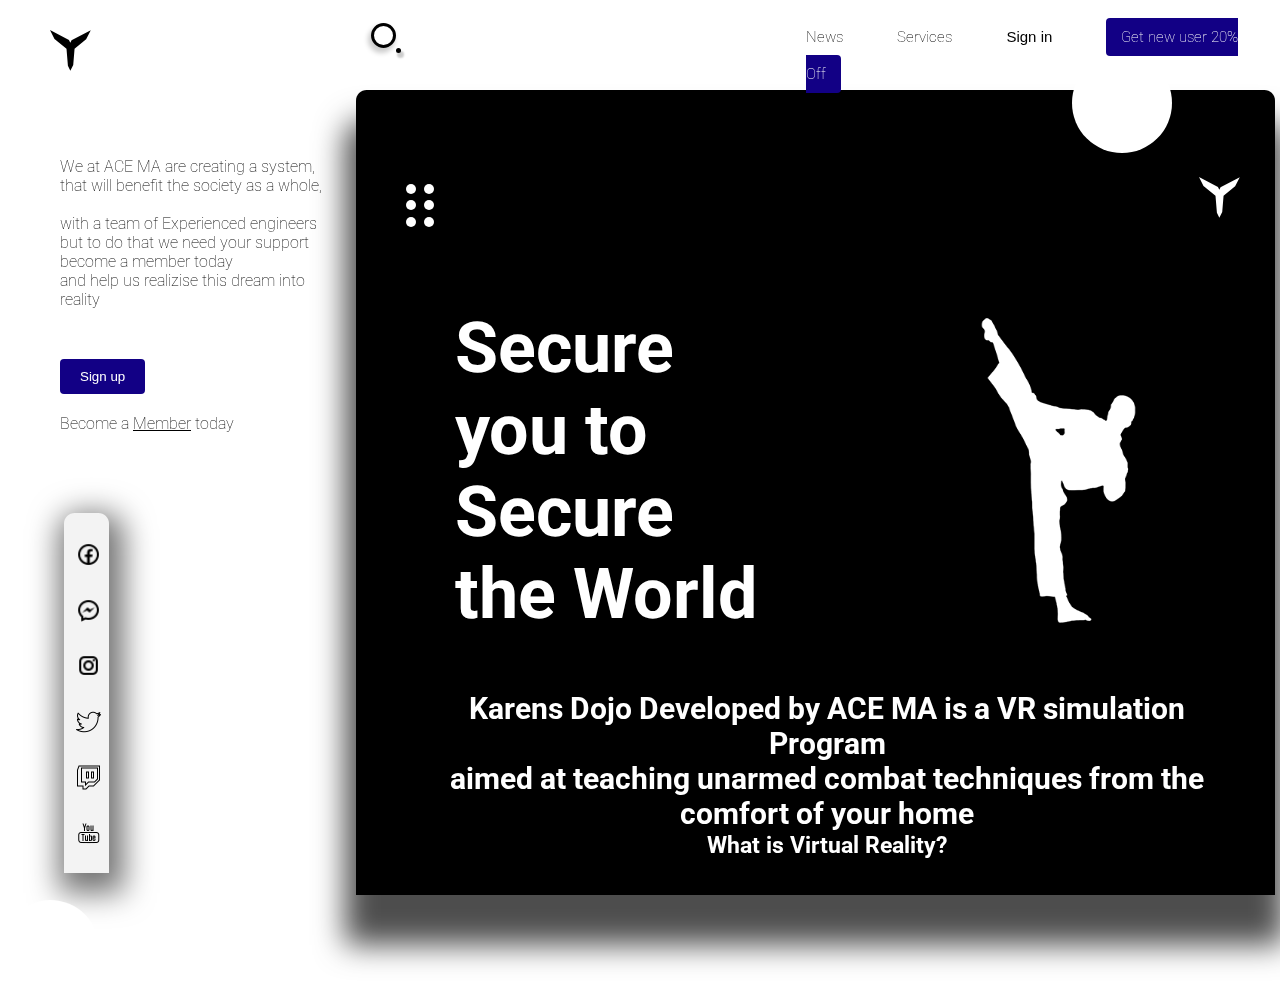
==== commit cecb6267: "1" ====
--- a/index.html
+++ b/index.html
@@ -74,8 +74,8 @@
 
         <!-- content left -->
         <div class="a b-lr">
-            <div>
-                <p>Lorem ipsum dolor sit amet consectetur,<br> adipisicing elit. Dolore temporibus,<br><br> harum quo<br> est repellat aperiam odit voluptatibus <br>ea in cupiditate quisquam <br> eius accusantium <br>perspiciatis blanditiis<br> dolorem officiis et ducimus. Est! <br> est repellat aperiam odit voluptatibus <br>ea in cupiditate quisquam eius <br> accusantium perspiciatis blanditiis <br> dolorem officiis et ducimus. Est!</p>
+            <div style="padding-top: 20%;">
+                <p>We at ACE MA are creating a system,<br> that will benefit the society as a whole,<br><br> with a team of Experienced engineers<br> but to do that we need your support<br> become a member today <br> and help us realizise this dream into reality</p>
             </div>
             <button>Sign up</button>
             <p>Become a <a href="#"> Member</a> today</p>
@@ -141,11 +141,21 @@
                 </header>
                 <div class="pcon-con">
                     <h2>
-                        Karens Dojo Developed by ACE MA is a VR simulation Programm aimed at teaching unarmed combat techniques from the comfort of your home
+                        Karens Dojo Developed by ACE MA is a VR simulation Program <br> aimed at teaching unarmed combat techniques from the comfort of your home
                     </h2>
+                    <h3>What is Virtual Reality?</h3>
                     <p>
-                        
+                        virtual Reality is a fairly simple concept, it works by immersing the user in a computer generated three-dimensional world. Usually used alongside a VR headset, to  change their reality to what's in front of them.
                     </p>
+                    <h3>What is VR fitness?</h3>
+                    <p>
+                        By utilizing Virtual reality to trick the brain in a certian way, immersing the user in a workout enviromnent with your body as the controller, <br> that means in a boxing simulation if the avatar needs to throw some punches you'll be doing it in real life
+                    </p>
+                    <h3>Why is VR fitness better?</h3>
+                    <p>
+                        according to study VR fitness has proved to improve brain and body connection, in a possible scenario a user feels the need ot pucnch when the game avatar is beign attacked similar to when fighting a real opponent
+                    </p>
+                    <p>It also helps to build technique and coordination, a test condocted with tha asssistance of a boxing instructor proved that there is a significant improvement in precision and reflex</p>
                 </div>
             </div>
         </div>
--- a/css/style.css
+++ b/css/style.css
@@ -787,7 +787,7 @@
   }
   .cont .aa .aa-pcon {
     height: 99%;
-    margin-top: 0px;
+    margin-top: 100px;
     padding-bottom: 1%;
     padding-top: 20px;
     padding-left: 2%;
@@ -815,10 +815,17 @@
     text-align: center;
     mix-blend-mode: difference;
     background: rgba(0, 0, 0, 0.596);
-    padding: 20px;
-    padding-top: 40px;
+    padding: 80px;
+    padding-top: 60px;
     font-size: 12px;
+    margin-top: 20px;
     z-index: 2;
+  }
+  .cont .aa .aa-pcon .pcon-con h3 {
+    padding-top: 20px;
+  }
+  .cont .aa .aa-pcon .pcon-con p {
+    padding-top: 10px;
   }
   .cont .nf {
     display: none;
@@ -1008,7 +1015,7 @@
   }
 }
 
-@media screen and (min-width: 550px) {
+@media screen and (max-width: 800px) and (max-width: 550px) {
   nav .nl-cont {
     display: -webkit-box;
     display: -ms-flexbox;
@@ -1019,7 +1026,7 @@
   }
 }
 
-@media screen and (max-width: 330px) {
+@media screen and (max-width: 800px) and (max-width: 330px) {
   .cont .modal form {
     height: 90%;
     margin-top: 5%;
@@ -1038,10 +1045,14 @@
   }
 }
 
-@media screen and (max-device-height: 500px) {
+@media screen and (max-width: 800px) and (max-device-width: 550px) {
+  .cont nav {
+    font-size: 12px;
+    font-weight: 100;
+  }
   .cont .aa {
     margin-top: 5%;
-    height: 79.5%;
+    height: 82%;
   }
   .cont .aa-pcon {
     width: 100%;
@@ -1062,4 +1073,15 @@
     font-size: 10px;
   }
 }
+
+@media screen and (max-device-height: 550px) {
+  .cont a {
+    padding-top: 0;
+  }
+  .cont nav .nl-cont .nl, .cont nav .nl-cont .s-btn {
+    padding: 2px;
+    padding-right: 5px;
+    margin: 0;
+  }
+}
 /*# sourceMappingURL=style.css.map */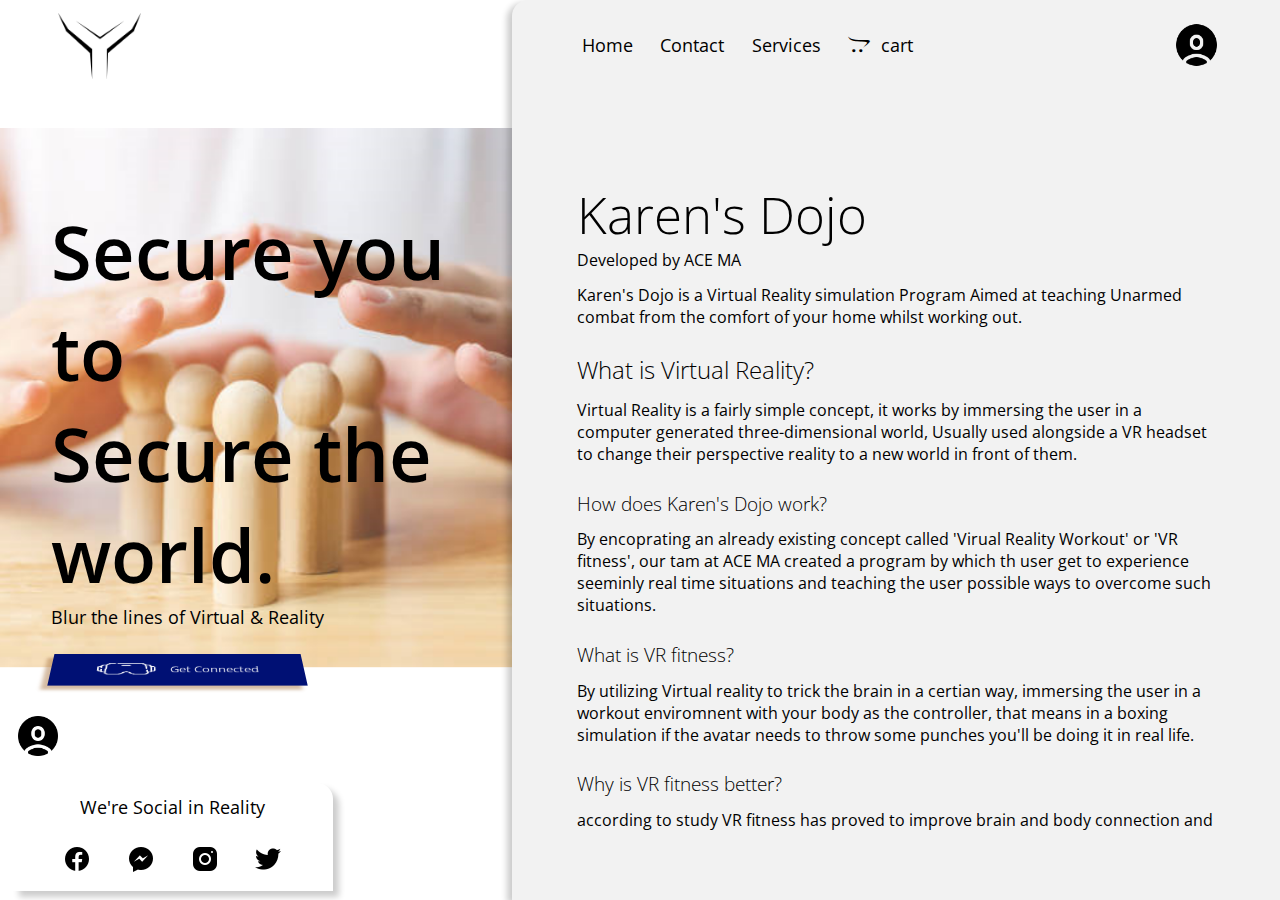
==== commit 54b208fc: "kjvvj" ====
--- a/index.html
+++ b/index.html
@@ -4,168 +4,122 @@
     <meta charset="UTF-8">
     <meta http-equiv="X-UA-Compatible" content="IE=edge">
     <meta name="viewport" content="width=device-width, initial-scale=1.0">
-    <link rel="stylesheet" href="./css/style.css">
-    <link rel="stylesheet" href="./css/cursor.css">
-    <title>Karins Dojo</title>
-    <link rel="preconnect" href="https://fonts.googleapis.com">
-    <link rel="preconnect" href="https://fonts.gstatic.com" crossorigin>
-    <link href="https://fonts.googleapis.com/css2?family=Montserrat:wght@100;200;300&family=Otomanopee+One&family=Roboto:ital,wght@0,300;0,400;1,100;1,300&display=swap" rel="stylesheet">
+    <meta http-equiv="Content-Type" content="text/html;charset=UTF-8">
+    <link rel="stylesheet" href="./css/styles.css">
+    <link rel="shortcut icon" href="./img/logo2.ico" type="image/x-icon">
+    <link rel="stylesheet" href="https://cdnjs.cloudflare.com/ajax/libs/font-awesome/5.15.3/css/all.min.css" referrerpolicy="no-referrer" />
+    <title>Karens Dojo</title>
 </head>
 <body>
-    
-    <!-- container -->
-    <section class="cont">
-
-        <!-- The Modal -->
-<div id="id01" class="modal">
-  
-    <!-- Modal Content -->
-    <form class="modal-content animate" action="/action_page.php">
-        <span onclick="document.getElementById('id01').style.display='none'" class="close" title="Close Modal">&times;</span>
-      <div class="imgcontainer">
-        <img src="./img/icons8-test-account-90.png" alt="Avatar" class="avatar">
-      </div>
-  
-      <div class="container">
-        <span onclick="document.getElementById('id01').style.display='none'" class="close" title="Close Modal">&times;</span>
-        <input class="input" type="text" placeholder="Enter Username" name="uname" required>
-  
-        <input class="input" type="password" placeholder="Enter Password" name="psw" required>
-  
-        <button type="submit">Login</button>
-        <label>
-          <input class="check" type="checkbox" checked="checked" name="remember"> Remember me
-        </label>
-      </div>
-  
-      <div class="container">
-        <button type="button" onclick="document.getElementById('id01').style.display='none'" class="cancelbtn">Cancel</button>
-        <span class="psw"><p>Forgot <a href="#">password?</a></p></span>
-      </div>
-    </form>
-</div>
-
-        <a id="logo" href="./index.html">
-            <svg xmlns="http://www.w3.org/2000/svg">
-                <path d="M52.011,43.1l2.846-1.383-2.546-1.195L42.183,21.284l9.2,4.641L60.9,37.491l16.06,1.335,5.727,2.888-4.866,2.434L60.9,45.555l-9.871,12-9,4.5Z" transform="translate(62.054 -42.029) rotate(90)"/>
-            </svg>
+    <!-- nav bar -->
+    <nav>
+        <a href="./index.html" class="logo">
+            <img src="./img/Vector 6.png" alt="logo" class="logoimg" >
         </a>
-
-        <!-- nav -->
-        <nav>
-
-            <!-- search bar -->
-            <div class="sbar">
-                <div class="scont">
-                    <div class="s-icon1"></div>
-                    <div class="s-icon2"></div>
+        <div class="nav-r">
+            <div class="nav-ls">
+                <a href="./index.html" class="nav-l">Home</a>
+                <a href="./contact.html" class="nav-l">Contact</a>
+                <a href="./services.html" class="nav-l">Services</a>
+                <a href="./team.html" class="cart"><i class="fab fa-opencart"></i><p>cart</p></a>
+            </div>
+            <img src="./img/icons8-test-account-90.png" alt="" class="usimg">
+        </div>
+    </nav>
+    <!-- page left -->
+    <div class="page-left">
+        <div class="plc">
+            <img src="./img/bg.png" alt="background image">
+            <div class="pla">
+                <div class="header">
+                    <h1>Secure you to <br> Secure the world.</h1>
+                    <p>Blur the lines of Virtual & Reality</p>
                 </div>
+                <button class="gtc">
+                    <img src="./img/vr-glasses.png" alt="vr-glasses">
+                    <p>Get Connected</p>
+                </button>
             </div>
-
-            <!-- nav links -->
-            <div class="nl-cont">
-                <a href="./news.html" class="nl">News</a>
-                <a href="./services.html" class="nl">Services</a>
-                <button class="s-btn" onclick="document.getElementById('id01').style.display='block'">Sign in</button>
-                <a href="#" class="nl nlble">Get new user 20% Off</a>
-            </div>
-
-        </nav>
-
-        <!-- content left -->
-        <div class="a b-lr">
-            <div style="padding-top: 20%;">
-                <p>We at ACE MA are creating a system,<br> that will benefit the society as a whole,<br><br> with a team of Experienced engineers<br> but to do that we need your support<br> become a member today <br> and help us realizise this dream into reality</p>
-            </div>
-            <button>Sign up</button>
-            <p>Become a <a href="#"> Member</a> today</p>
         </div>
-
-        <div class="nf b-lr">
-            <div class="icon"><img src="./img/fb-d.png" alt=""></div>
-            <div class="icon"><img src="./img/ms-d.png" alt=""></div>
-            <div class="icon"><img src="./img/in-d.png" alt=""></div>
-            <div class="icon"><img src="./img/twt-d.png" alt=""></div>
-            <div class="icon"><img src="./img/twc-d.png" alt=""></div>
-            <div class="icon"><img src="./img/yt-d.png" alt=""></div>
-        </div>
-
-        <div class="nf2">
-            <div class="icon"><img src="./img/fb-m.png" alt=""></div>
-            <div class="icon"><img src="./img/ms-m.png" alt=""></div>
-            <div class="icon"><img src="./img/in-m.png" alt=""></div>
-            <div class="icon"><img src="./img/twt-m.png" alt=""></div>
-            <div class="icon"><img src="./img/twc-m.png" alt=""></div>
-            <div class="icon"><img src="./img/yt-m.png" alt=""></div>
-        </div>
-
-        <!-- content right -->
-        <div class="aa b-lr">
-            <div class="aaa">
-                <!-- circle cut out  -->
-                <div class="circle"></div>
-
-                <!-- btn -->
-                <div class="aa-btn">
-                    <div class="btn-a">
-                        <div class="btn-a-c">
-                            <div class="dot-c1">
-                                <div class="dot"></div>
-                                <div class="dot"></div>
-                                <div class="dot"></div>
-                            </div>
-                            <div class="dot-c2">
-                                <div class="dot"></div>
-                                <div class="dot"></div>
-                                <div class="dot"></div>
-                            </div>
-                        </div>
-                    </div>
-                </div>
-                <!-- btn ends  -->
-
-                <!-- page branding -->
-                <div class="logo">
-                    <svg xmlns="http://www.w3.org/2000/svg">
-                        <path d="M52.011,43.1l2.846-1.383-2.546-1.195L42.183,21.284l9.2,4.641L60.9,37.491l16.06,1.335,5.727,2.888-4.866,2.434L60.9,45.555l-9.871,12-9,4.5Z" transform="translate(62.054 -42.029) rotate(90)"/>
-                    </svg>
-                </div>
-
-            </div>
-
-            <!-- page content -->
-            <div class="aa-pcon">
-                <header>
-                    <img src="./img/images.png" alt="" class="kick">
-                    <h1>Secure you to Secure the World</h1>
-                </header>
-                <div class="pcon-con">
-                    <h2>
-                        Karens Dojo Developed by ACE MA is a VR simulation Program <br> aimed at teaching unarmed combat techniques from the comfort of your home
-                    </h2>
-                    <h3>What is Virtual Reality?</h3>
-                    <p>
-                        virtual Reality is a fairly simple concept, it works by immersing the user in a computer generated three-dimensional world. Usually used alongside a VR headset, to  change their reality to what's in front of them.
-                    </p>
-                    <h3>What is VR fitness?</h3>
-                    <p>
-                        By utilizing Virtual reality to trick the brain in a certian way, immersing the user in a workout enviromnent with your body as the controller, <br> that means in a boxing simulation if the avatar needs to throw some punches you'll be doing it in real life
-                    </p>
-                    <h3>Why is VR fitness better?</h3>
-                    <p>
-                        according to study VR fitness has proved to improve brain and body connection, in a possible scenario a user feels the need ot pucnch when the game avatar is beign attacked similar to when fighting a real opponent
-                    </p>
-                    <p>It also helps to build technique and coordination, a test condocted with tha asssistance of a boxing instructor proved that there is a significant improvement in precision and reflex</p>
+        <div class="btc">
+            <img src="./img/icons8-test-account-90.png" alt="user image" class="userimg">
+            <div class="social">
+                <p>We're Social in Reality</p>
+                <div class="mlc">
+                    <a href="#" class="ml"><img src="./img/icons8-facebook-30.png" alt=""></a>
+                    <a href="#" class="ml"><img src="./img/icons8-facebook-messenger-30.png" alt=""></a>
+                    <a href="#" class="ml"><img src="./img/icons8-instagram-30.png" alt=""></a>
+                    <a href="#" class="ml"><img src="./img/icons8-twitter-30.png" alt=""></a>
                 </div>
             </div>
         </div>
-        
-    </section>
-    
-    <div class="cursor"></div>
+    </div>
 
-    <script src="./cursor.js"></script>
-    <script src="./app.js"></script>
 
+    <!-- page right -->
+    <div class="page-right">
+
+        <!-- mobile -->
+        <div class="pla2">
+            <div class="header">
+                <h1>Secure you to <br> Secure the world.</h1>
+                <p>Blur the lines of Virtual & Reality</p>
+            </div>
+            <button class="gtc">
+                <img src="./img/vr-glasses.png" alt="vr-glasses">
+                <p>Get Connected</p>
+            </button>
+        </div>
+
+        <div class="prtc">
+            <header>
+                <h1>Karen's Dojo</h1>
+                <p>Developed by ACE MA</p>
+            </header>
+            <p class="abs">
+                Karen's Dojo is a Virtual Reality simulation Program Aimed at teaching Unarmed combat from the comfort of your home whilst working out.
+            </p>
+            <div class="cont">
+                <h2>
+                    What is Virtual Reality?
+                </h2>
+                <p>
+                    Virtual Reality is a fairly simple concept, it works by immersing the user in a computer generated three-dimensional world, Usually used alongside a VR headset to change their perspective reality to a new world in front of them.
+                </p>
+                <h3>
+                    How does Karen's Dojo work?
+                </h3>
+                <p>
+                    By encoprating an already existing concept called 'Virual Reality Workout' or 'VR fitness', our tam at ACE MA created a program by which th user get to experience seeminly real time situations and teaching the user possible ways to overcome such situations.
+                </p>
+                <h3>
+                    What is VR fitness?
+                </h3>
+                <p>
+                    By utilizing Virtual reality to trick the brain in a certian way, immersing the user in a workout enviromnent with your body as the controller, that means in a boxing simulation if the avatar needs to throw some punches you'll be doing it in real life.
+                </p>
+                <h3>
+                    Why is VR fitness better?
+                </h3>
+                <p>
+                    according to study VR fitness has proved to improve brain and body connection and coordination, in a possible scenario a user feels the need ot pucnch when the game avatar is beign attacked similar to when fighting a real opponent.
+                </p>
+                <h3>
+                    Is it worth it to try Karen's Dojo?
+                </h3>
+                <p class="ls">
+                    It also helps to build technique and coordination, a test condocted with tha asssistance of a boxing instructor proved that there is a significant improvement in precision and reflex than when fighting a puching bag.
+                </p>
+            </div>
+        </div>
+    </div>
+
+    <div class="sli">
+        <img src="./img/icons8-test-account-90.png" alt="user image" class="userimg">
+        <a href="#" class="ml"><img src="./img/icons8-facebook-30.png" alt=""></a>
+        <a href="#" class="ml"><img src="./img/icons8-facebook-messenger-30.png" alt=""></a>
+        <a href="#" class="ml"><img src="./img/icons8-instagram-30.png" alt=""></a>
+        <a href="#" class="ml"><img src="./img/icons8-twitter-30.png" alt=""></a>
+    </div>
 </body>
 </html>--- a/css/styles.css
+++ b/css/styles.css
@@ -0,0 +1,510 @@
+@import url("https://fonts.googleapis.com/css2?family=Open+Sans:wght@300;600&display=swap");
+* {
+  margin: 0;
+  padding: 0;
+  -webkit-box-sizing: border-box;
+          box-sizing: border-box;
+  font-family: 'Open Sans', sans-serif;
+}
+
+h1,
+h2,
+h3,
+p {
+  cursor: default;
+}
+
+body {
+  width: 100%;
+  height: calc(var(--vh, 1vh) * 100);
+  height: 100vh;
+  background: #fff;
+  display: -webkit-box;
+  display: -ms-flexbox;
+  display: flex;
+  position: relative;
+}
+
+body nav {
+  position: absolute;
+  top: 0;
+  left: 0;
+  width: 100%;
+  height: 10%;
+  padding: 1% 4.5%;
+  display: -webkit-box;
+  display: -ms-flexbox;
+  display: flex;
+  -webkit-box-align: center;
+      -ms-flex-align: center;
+          align-items: center;
+  -webkit-box-pack: justify;
+      -ms-flex-pack: justify;
+          justify-content: space-between;
+  z-index: 3;
+}
+
+body nav .logo {
+  height: 100%;
+  border: none;
+  outline: none;
+}
+
+body nav .logo .logoimg {
+  width: 100%;
+}
+
+body nav .nav-r {
+  width: 55%;
+  height: 100%;
+  display: -webkit-box;
+  display: -ms-flexbox;
+  display: flex;
+  -webkit-box-align: center;
+      -ms-flex-align: center;
+          align-items: center;
+  -webkit-box-pack: justify;
+      -ms-flex-pack: justify;
+          justify-content: space-between;
+}
+
+body nav .nav-r .nav-ls {
+  width: 50%;
+  display: -webkit-box;
+  display: -ms-flexbox;
+  display: flex;
+  -webkit-box-pack: justify;
+      -ms-flex-pack: justify;
+          justify-content: space-between;
+}
+
+body nav .nav-r .nav-ls .nav-l {
+  font-size: 110%;
+  text-decoration: none;
+  color: black;
+  outline: none;
+  border: none;
+}
+
+body nav .nav-r .cart {
+  font-size: 110%;
+  text-decoration: none;
+  color: black;
+  display: -webkit-box;
+  display: -ms-flexbox;
+  display: flex;
+  -webkit-box-align: center;
+      -ms-flex-align: center;
+          align-items: center;
+}
+
+body nav .nav-r .cart i {
+  padding-right: 20%;
+}
+
+body nav .nav-r .usimg {
+  height: 80%;
+}
+
+body .page-left {
+  width: 40%;
+  height: 100%;
+  padding: 10% 0 0 0;
+  background: white;
+  display: -ms-grid;
+  display: grid;
+  z-index: 1;
+}
+
+body .page-left .plc {
+  position: relative;
+  width: 100%;
+  height: 70%;
+}
+
+body .page-left .plc img {
+  width: 100%;
+  height: 100%;
+  -o-object-fit: cover;
+     object-fit: cover;
+}
+
+body .page-left .plc .pla {
+  position: absolute;
+  top: 50%;
+  left: 10%;
+  -webkit-transform: translate(0, -40%);
+          transform: translate(0, -40%);
+}
+
+body .page-left .plc .pla .header h1 {
+  font-size: 460%;
+  font-weight: 600;
+}
+
+body .page-left .plc .pla .header p {
+  font-size: 110%;
+  margin: 0 0 3.5% 0;
+}
+
+body .page-left .plc .pla .gtc {
+  display: -webkit-box;
+  display: -ms-flexbox;
+  display: flex;
+  -webkit-box-align: center;
+      -ms-flex-align: center;
+          align-items: center;
+  -webkit-box-pack: center;
+      -ms-flex-pack: center;
+          justify-content: center;
+  padding: 1%;
+  width: 55%;
+  -webkit-transform: perspective(50em) rotateX(50deg);
+          transform: perspective(50em) rotateX(50deg);
+  border: none;
+  outline: none;
+  background: #001074;
+  -webkit-box-shadow: -6px 6px 4px #a6714079;
+          box-shadow: -6px 6px 4px #a6714079;
+  color: rgba(255, 255, 255, 0.85);
+  cursor: pointer;
+  -webkit-transition: ease-in-out 1s;
+  transition: ease-in-out 1s;
+}
+
+body .page-left .plc .pla .gtc:hover {
+  -webkit-transform: perspective(0em) rotateX(0deg);
+          transform: perspective(0em) rotateX(0deg);
+  -webkit-transition: ease-in-out 0.5s;
+  transition: ease-in-out 0.5s;
+}
+
+body .page-left .plc .pla .gtc:hover p {
+  color: white;
+}
+
+body .page-left .plc .pla .gtc img {
+  pointer-events: none;
+  width: 25%;
+}
+
+body .page-left .plc .pla .gtc p {
+  pointer-events: none;
+  margin: 0 0 0 5%;
+}
+
+body .page-left .btc {
+  position: absolute;
+  left: 1%;
+  bottom: 1%;
+  width: 25%;
+  height: 20%;
+  display: -webkit-box;
+  display: -ms-flexbox;
+  display: flex;
+  -webkit-box-orient: vertical;
+  -webkit-box-direction: normal;
+      -ms-flex-direction: column;
+          flex-direction: column;
+  -webkit-box-pack: justify;
+      -ms-flex-pack: justify;
+          justify-content: space-between;
+}
+
+body .page-left .btc .userimg {
+  width: 50px;
+}
+
+body .page-left .btc .social {
+  width: 100%;
+  height: 60%;
+  display: -webkit-box;
+  display: -ms-flexbox;
+  display: flex;
+  -webkit-box-orient: vertical;
+  -webkit-box-direction: normal;
+      -ms-flex-direction: column;
+          flex-direction: column;
+  -webkit-box-pack: center;
+      -ms-flex-pack: center;
+          justify-content: center;
+  -webkit-box-align: center;
+      -ms-flex-align: center;
+          align-items: center;
+  -ms-flex-pack: distribute;
+      justify-content: space-around;
+  background-color: white;
+  -webkit-box-shadow: 6px 6px 6px rgba(0, 0, 0, 0.2);
+          box-shadow: 6px 6px 6px rgba(0, 0, 0, 0.2);
+  border-top-right-radius: 1em;
+  border-top-left-radius: 1em;
+}
+
+body .page-left .btc .social p {
+  font-size: 110%;
+}
+
+body .page-left .btc .social .mlc {
+  width: 90%;
+  display: -webkit-box;
+  display: -ms-flexbox;
+  display: flex;
+  -webkit-box-pack: space-evenly;
+      -ms-flex-pack: space-evenly;
+          justify-content: space-evenly;
+}
+
+body .pla2 {
+  display: none;
+}
+
+body .page-right {
+  width: 60%;
+  height: 100%;
+  background: #F2F2F2;
+  -webkit-box-shadow: -5px 3px 6px rgba(0, 0, 0, 0.2);
+          box-shadow: -5px 3px 6px rgba(0, 0, 0, 0.2);
+  border-top-left-radius: 1em;
+  z-index: 2;
+  display: -ms-grid;
+  display: grid;
+}
+
+body .page-right ::-webkit-scrollbar {
+  width: 5px;
+  border-radius: 5px;
+}
+
+body .page-right ::-webkit-scrollbar-thumb {
+  background: black;
+  width: 5px;
+  border-radius: 5px;
+}
+
+body .page-right ::-webkit-scrollbar-track {
+  width: 5px;
+  background: rgba(255, 255, 255, 0);
+}
+
+body .page-right .prtc {
+  width: 99.9%;
+  height: 85%;
+  -ms-flex-item-align: center;
+      -ms-grid-row-align: center;
+      align-self: center;
+  padding: 10% 8.5% 2.5% 8.5%;
+  overflow-y: scroll;
+}
+
+body .page-right .prtc header {
+  margin: 5.5% 0 2% 0;
+}
+
+body .page-right .prtc header h1 {
+  font-size: 320%;
+  font-weight: 300;
+}
+
+body .page-right .prtc .abs {
+  margin: 0 0 4% 0;
+}
+
+body .page-right .prtc .cont h2,
+body .page-right .prtc .cont h3 {
+  margin: 2% 0 2% 0;
+  font-weight: 300;
+}
+
+body .page-right .prtc .cont p {
+  margin: 0 0 4% 0;
+}
+
+body .page-right .prtc .cont ls {
+  margin: 0;
+}
+
+body .sli {
+  display: none;
+}
+
+@media screen and (max-width: 700px) {
+  body {
+    -webkit-box-orient: vertical;
+    -webkit-box-direction: normal;
+        -ms-flex-direction: column;
+            flex-direction: column;
+  }
+  body nav {
+    height: 8%;
+    padding: 0.5% 3.5%;
+    position: fixed;
+    -webkit-backdrop-filter: blur(4px);
+            backdrop-filter: blur(4px);
+  }
+  body nav .logo {
+    display: -webkit-box;
+    display: -ms-flexbox;
+    display: flex;
+    -webkit-box-align: center;
+        -ms-flex-align: center;
+            align-items: center;
+  }
+  body nav .logo .logoimg {
+    width: 50%;
+  }
+  body nav .nav-r {
+    padding: 0 5%;
+    width: 75%;
+    font-size: 80%;
+  }
+  body nav .nav-r .nav-ls {
+    width: 75%;
+  }
+  body nav .nav-r .usimg {
+    height: 50%;
+  }
+  body .page-left {
+    padding: 0;
+    width: 100%;
+    height: 40%;
+    -webkit-box-align: center;
+        -ms-flex-align: center;
+            align-items: center;
+  }
+  body .page-left .plc .pla {
+    display: none;
+  }
+  body .page-left .btc {
+    display: none;
+  }
+  body .page-right {
+    width: 100%;
+    height: 65%;
+    background: none;
+    -webkit-box-shadow: none;
+            box-shadow: none;
+  }
+  body .page-right .pla2 {
+    display: inline;
+    padding: 5% 0 0 5%;
+  }
+  body .page-right .pla2 .header h1 {
+    font-size: 200%;
+    font-weight: 600;
+  }
+  body .page-right .pla2 .header p {
+    font-size: 80%;
+    margin: 0 0 1.5% 0;
+  }
+  body .page-right .pla2 .gtc {
+    display: -webkit-box;
+    display: -ms-flexbox;
+    display: flex;
+    -webkit-box-align: center;
+        -ms-flex-align: center;
+            align-items: center;
+    -webkit-box-pack: center;
+        -ms-flex-pack: center;
+            justify-content: center;
+    padding: 1%;
+    width: 55%;
+    -webkit-transform: perspective(50em) rotateX(50deg);
+            transform: perspective(50em) rotateX(50deg);
+    border: none;
+    outline: none;
+    background: #001074;
+    -webkit-box-shadow: -6px 6px 4px #0000001f;
+            box-shadow: -6px 6px 4px #0000001f;
+    color: rgba(255, 255, 255, 0.85);
+    cursor: pointer;
+    -webkit-transition: ease-in-out 1s;
+    transition: ease-in-out 1s;
+  }
+  body .page-right .pla2 .gtc:hover {
+    -webkit-transform: perspective(0em) rotateX(0deg);
+            transform: perspective(0em) rotateX(0deg);
+    -webkit-transition: ease-in-out 0.5s;
+    transition: ease-in-out 0.5s;
+  }
+  body .page-right .pla2 .gtc:hover p {
+    color: white;
+  }
+  body .page-right .pla2 .gtc img {
+    pointer-events: none;
+    width: 25%;
+  }
+  body .page-right .pla2 .gtc p {
+    pointer-events: none;
+    margin: 0 0 0 5%;
+  }
+  body .page-right .prtc {
+    overflow-y: visible;
+    padding: 0 0 0 5%;
+  }
+  body .page-right .prtc header {
+    margin: 0 0 4% 0;
+  }
+  body .page-right .prtc header h1 {
+    font-size: 130%;
+  }
+  body .page-right .prtc header p {
+    font-size: 60%;
+  }
+  body .page-right .prtc .abs {
+    font-size: 80%;
+  }
+  body .page-right .prtc .cont h2,
+  body .page-right .prtc .cont h3 {
+    font-size: 90%;
+  }
+  body .page-right .prtc .cont p {
+    font-size: 75%;
+  }
+  body .page-right .prtc .cont .ls {
+    margin-bottom: 45%;
+  }
+  body .sli {
+    position: fixed;
+    bottom: -20%;
+    left: -20%;
+    -webkit-transform: rotate(-45deg);
+            transform: rotate(-45deg);
+    width: 40%;
+    height: 30%;
+    display: -webkit-box;
+    display: -ms-flexbox;
+    display: flex;
+    -webkit-box-align: center;
+        -ms-flex-align: center;
+            align-items: center;
+    -webkit-box-pack: center;
+        -ms-flex-pack: center;
+            justify-content: center;
+    -webkit-box-pack: justify;
+        -ms-flex-pack: justify;
+            justify-content: space-between;
+    padding-top: 5%;
+    -webkit-box-orient: vertical;
+    -webkit-box-direction: normal;
+        -ms-flex-direction: column;
+            flex-direction: column;
+    background: white;
+    -webkit-transition: ease-in 0.5s;
+    transition: ease-in 0.5s;
+    z-index: 5;
+    border-right: solid 0.1px #acacac;
+  }
+  body .sli:hover {
+    width: 20%;
+    bottom: 0;
+    left: 0;
+    -webkit-transform: rotate(0deg);
+            transform: rotate(0deg);
+    -webkit-box-shadow: 0 4px 5px black;
+            box-shadow: 0 4px 5px black;
+  }
+  body .sli img {
+    width: 30px;
+  }
+}
+/*# sourceMappingURL=styles.css.map */